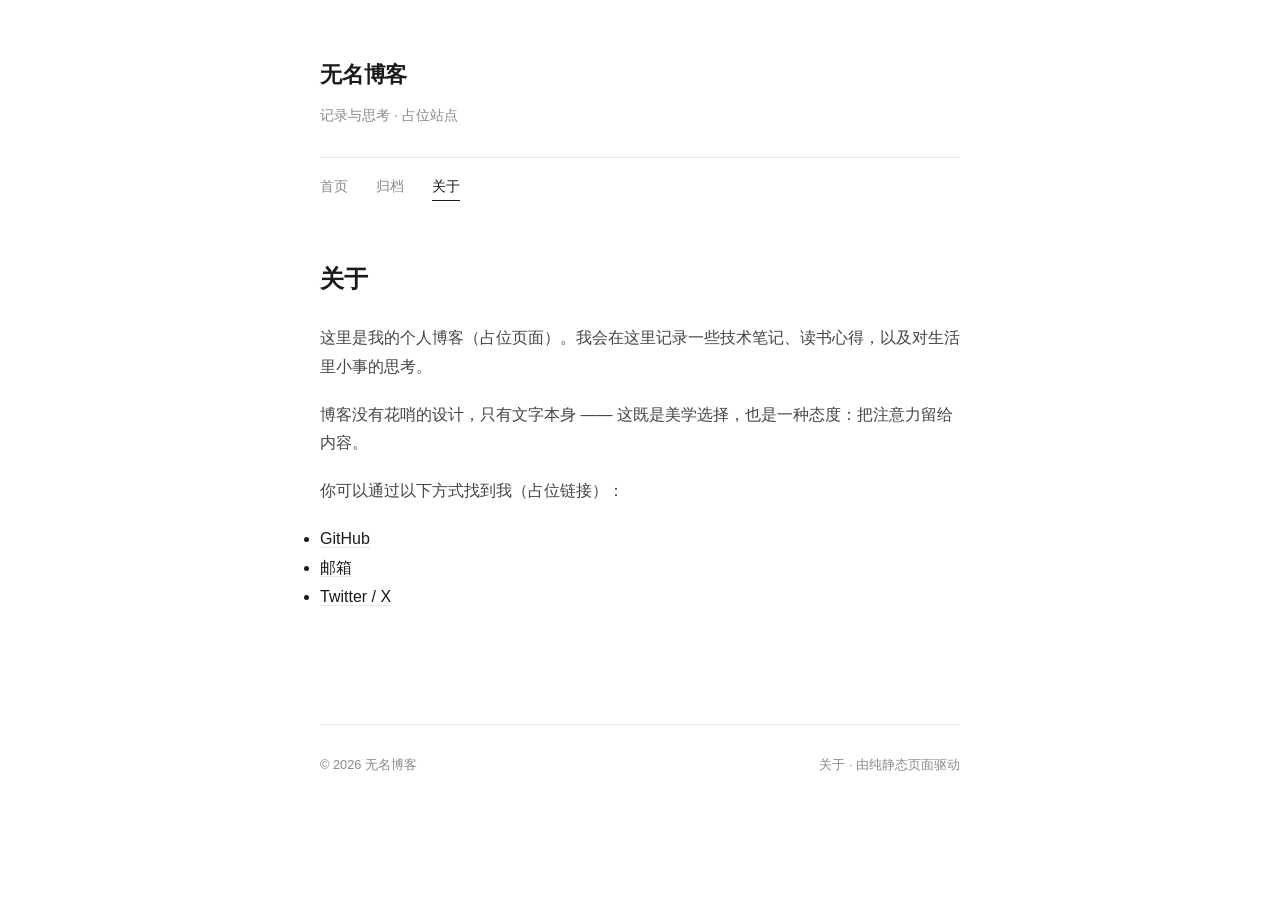
==== about.html @ f1d106b2 "初始提交：极简个人博客（占位内容） 静态 HTML/CSS 站点，首页为纵向时间线卡片流。" ====
<!DOCTYPE html>
<html lang="zh-CN">
<head>
  <meta charset="UTF-8">
  <meta name="viewport" content="width=device-width, initial-scale=1.0">
  <title>关于 · 无名博客</title>
  <link rel="stylesheet" href="css/style.css">
</head>
<body>
  <div class="wrap">
    <header class="site">
      <div class="site-title"><a href="index.html">无名博客</a></div>
      <div class="site-desc">记录与思考 · 占位站点</div>
      <nav class="site">
        <a href="index.html">首页</a>
        <a href="archive.html">归档</a>
        <a href="about.html" class="active">关于</a>
      </nav>
    </header>

    <main class="page">
      <h1>关于</h1>
      <p>这里是我的个人博客（占位页面）。我会在这里记录一些技术笔记、读书心得，以及对生活里小事的思考。</p>
      <p>博客没有花哨的设计，只有文字本身 —— 这既是美学选择，也是一种态度：把注意力留给内容。</p>
      <p>你可以通过以下方式找到我（占位链接）：</p>
      <ul>
        <li><a href="#">GitHub</a></li>
        <li><a href="#">邮箱</a></li>
        <li><a href="#">Twitter / X</a></li>
      </ul>
    </main>

    <footer class="site">
      <span>© 2026 无名博客</span>
      <span><a href="about.html">关于</a> · 由纯静态页面驱动</span>
    </footer>
  </div>
</body>
</html>
---- css/style.css ----
/* ============================================
   极简个人博客 · Minimal Personal Blog
   白底黑字，系统字体，克制排版
   ============================================ */

:root {
  --bg: #ffffff;
  --fg: #1a1a1a;
  --muted: #8a8a8a;
  --line: #e8e8e8;
  --maxw: 680px;
  --gap: 2.5rem;
}

* {
  margin: 0;
  padding: 0;
  box-sizing: border-box;
}

html {
  -webkit-font-smoothing: antialiased;
  text-rendering: optimizeLegibility;
}

body {
  background: var(--bg);
  color: var(--fg);
  font-family: -apple-system, BlinkMacSystemFont, "Segoe UI", "PingFang SC",
    "Hiragino Sans GB", "Microsoft YaHei", sans-serif;
  font-size: 16px;
  line-height: 1.8;
}

a {
  color: inherit;
  text-decoration: none;
  border-bottom: 1px solid var(--line);
  transition: border-color 0.15s ease;
}

a:hover {
  border-color: var(--fg);
}

/* ---------- 布局 ---------- */

.wrap {
  max-width: var(--maxw);
  margin: 0 auto;
  padding: 0 1.25rem;
}

/* ---------- 头部 ---------- */

header.site {
  padding: 3.5rem 0 2.5rem;
}

.site-title {
  font-size: 1.35rem;
  font-weight: 600;
  letter-spacing: -0.01em;
}

.site-title a {
  border-bottom: none;
}

.site-desc {
  margin-top: 0.5rem;
  color: var(--muted);
  font-size: 0.9rem;
}

nav.site {
  margin-top: 1.75rem;
  padding-top: 1rem;
  border-top: 1px solid var(--line);
  display: flex;
  gap: 1.75rem;
}

nav.site a {
  font-size: 0.9rem;
  color: var(--muted);
  border-bottom: none;
}

nav.site a:hover {
  color: var(--fg);
}

nav.site a.active {
  color: var(--fg);
  border-bottom: 1px solid var(--fg);
}

/* ---------- 首页时间线 ---------- */

.timeline {
  position: relative;
  padding: 0.5rem 0 1rem;
}

/* 纵向时间轴线 */
.timeline::before {
  content: "";
  position: absolute;
  top: 6px;
  bottom: 6px;
  left: 7px;
  width: 1px;
  background: var(--line);
}

.tl-item {
  position: relative;
  padding: 0 0 2.75rem 2.5rem;
}

.tl-item:last-child {
  padding-bottom: 0.5rem;
}

.tl-dot {
  position: absolute;
  left: 0;
  top: 12px;
  width: 15px;
  height: 15px;
  border-radius: 50%;
  border: 2px solid var(--fg);
  background: var(--bg);
}

.tl-date {
  display: block;
  font-size: 0.78rem;
  color: var(--muted);
  margin-bottom: 0.7rem;
  font-variant-numeric: tabular-nums;
}

.tl-card {
  display: block;
  border: 1px solid var(--line);
  transition: border-color 0.15s ease;
}

.tl-card:hover {
  border-color: var(--fg);
}

.tl-cover {
  display: block;
  width: 100%;
  aspect-ratio: 16 / 9;
  object-fit: cover;
  background: #f4f4f4;
}

.tl-info {
  padding: 1rem 1.25rem 1.3rem;
}

.tl-title {
  font-size: 1.15rem;
  font-weight: 600;
  line-height: 1.5;
}

.tl-excerpt {
  margin-top: 0.4rem;
  font-size: 0.9rem;
  color: #666;
  display: -webkit-box;
  -webkit-line-clamp: 2;
  -webkit-box-orient: vertical;
  overflow: hidden;
}

.tl-cat {
  display: inline-block;
  margin-top: 0.8rem;
  font-size: 0.75rem;
  color: var(--muted);
  border: 1px solid var(--line);
  padding: 0.05rem 0.5rem;
}

/* ---------- 文章详情 ---------- */

article.post {
  padding: 1rem 0 4rem;
}

.post-head .post-date {
  font-size: 0.85rem;
  color: var(--muted);
  font-variant-numeric: tabular-nums;
}

.post-head h1 {
  margin-top: 0.6rem;
  font-size: 1.7rem;
  font-weight: 600;
  line-height: 1.4;
  letter-spacing: -0.015em;
}

.post-head .post-tags {
  margin-top: 0.9rem;
  display: flex;
  gap: 0.5rem;
  flex-wrap: wrap;
}

.post-head .post-tags span {
  font-size: 0.75rem;
  color: var(--muted);
  border: 1px solid var(--line);
  padding: 0.1rem 0.6rem;
}

.post-body {
  margin-top: 2.5rem;
}

.post-body h2 {
  font-size: 1.25rem;
  font-weight: 600;
  margin: 2.2rem 0 0.8rem;
}

.post-body h3 {
  font-size: 1.05rem;
  font-weight: 600;
  margin: 1.8rem 0 0.6rem;
}

.post-body p {
  margin-bottom: 1.2rem;
}

.post-body ul,
.post-body ol {
  margin: 0 0 1.2rem 1.4rem;
}

.post-body li {
  margin-bottom: 0.35rem;
}

.post-body blockquote {
  margin: 1.5rem 0;
  padding-left: 1.1rem;
  border-left: 2px solid var(--fg);
  color: var(--muted);
}

.post-body code {
  font-family: "SF Mono", Menlo, Consolas, monospace;
  font-size: 0.85em;
  background: #f6f6f6;
  padding: 0.15em 0.4em;
}

.post-body pre {
  margin: 1.5rem 0;
  padding: 1.1rem 1.25rem;
  background: #fafafa;
  border: 1px solid var(--line);
  overflow-x: auto;
}

.post-body pre code {
  background: none;
  padding: 0;
  font-size: 0.82rem;
}

.post-nav {
  display: flex;
  justify-content: space-between;
  gap: 1rem;
  margin-top: 2.5rem;
  padding-top: 1.5rem;
  border-top: 1px solid var(--line);
  font-size: 0.9rem;
}

.post-nav span.muted {
  color: var(--muted);
}

/* ---------- 关于页 ---------- */

.page {
  padding: 1rem 0 4rem;
}

.page h1 {
  font-size: 1.5rem;
  font-weight: 600;
  margin-bottom: 1.5rem;
}

.page p {
  margin-bottom: 1.2rem;
  color: #444;
}

/* ---------- 归档页 ---------- */

.archive-year {
  margin: 1.6rem 0 0.8rem;
  font-size: 0.9rem;
  font-weight: 600;
  color: var(--muted);
  text-transform: uppercase;
  letter-spacing: 0.06em;
}

.archive-list {
  list-style: none;
}

.archive-list li {
  display: flex;
  justify-content: space-between;
  align-items: baseline;
  gap: 1rem;
  padding: 0.6rem 0;
  border-bottom: 1px solid var(--line);
  font-size: 0.95rem;
}

.archive-list li a {
  border-bottom: none;
}

.archive-list li a:hover {
  color: var(--muted);
}

.archive-list time {
  color: var(--muted);
  font-size: 0.8rem;
  white-space: nowrap;
  font-variant-numeric: tabular-nums;
}

/* ---------- 页脚 ---------- */

footer.site {
  margin-top: 3rem;
  padding: 1.75rem 0 3rem;
  border-top: 1px solid var(--line);
  font-size: 0.8rem;
  color: var(--muted);
  display: flex;
  justify-content: space-between;
  flex-wrap: wrap;
  gap: 0.5rem;
}

footer.site a {
  border-bottom: none;
}

/* ---------- 响应式 ---------- */

@media (max-width: 480px) {
  header.site {
    padding-top: 2.25rem;
  }
  .post-head h1 {
    font-size: 1.45rem;
  }
  .tl-item {
    padding-left: 1.75rem;
  }
  .archive-list li {
    flex-direction: column;
    gap: 0.15rem;
  }
}
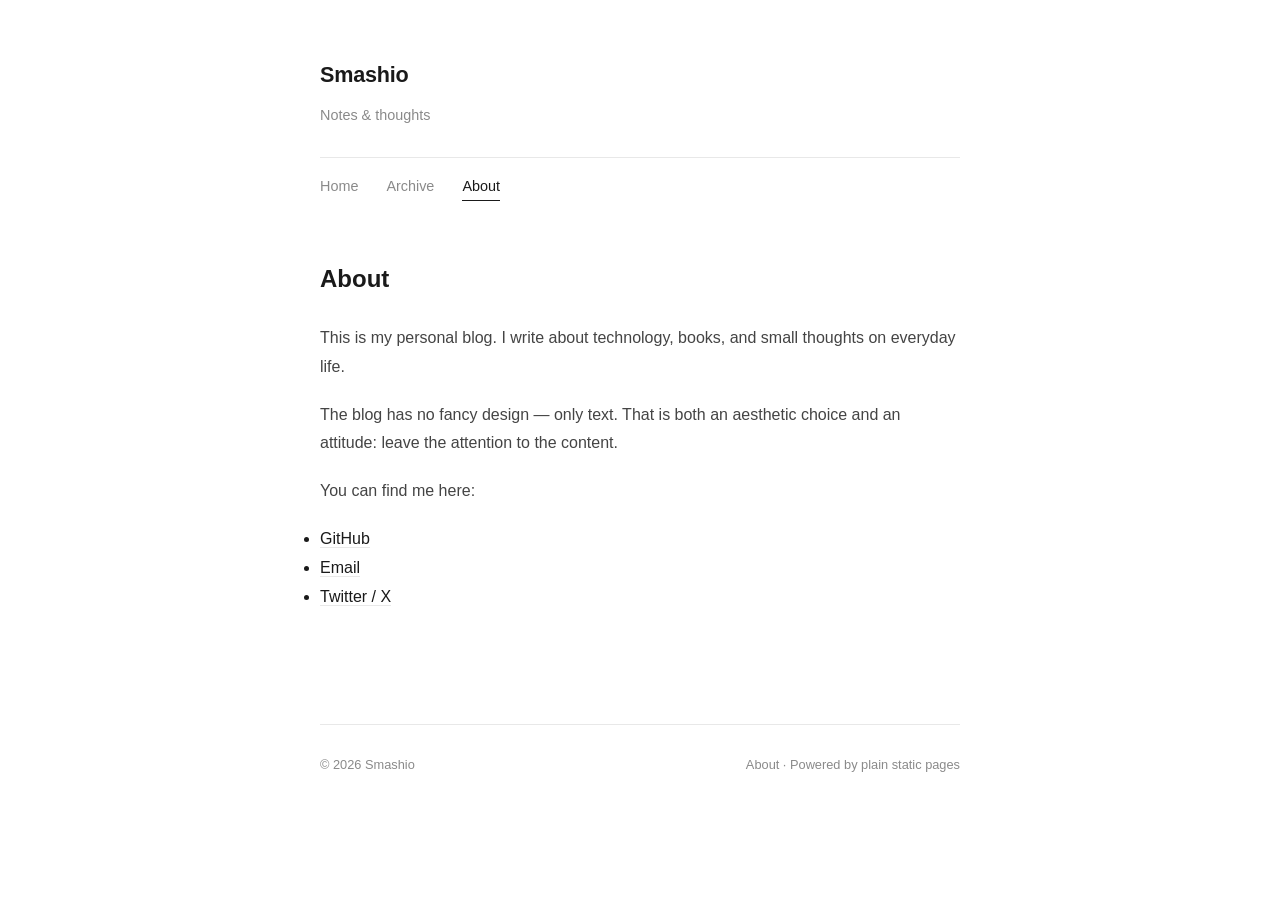
==== commit e6c38ac0: "Switch site language to English (primary)" ====
--- a/about.html
+++ b/about.html
@@ -1,38 +1,38 @@
 <!DOCTYPE html>
-<html lang="zh-CN">
+<html lang="en">
 <head>
   <meta charset="UTF-8">
   <meta name="viewport" content="width=device-width, initial-scale=1.0">
-  <title>关于 · 无名博客</title>
+  <title>About · Smashio</title>
   <link rel="stylesheet" href="css/style.css">
 </head>
 <body>
   <div class="wrap">
     <header class="site">
-      <div class="site-title"><a href="index.html">无名博客</a></div>
-      <div class="site-desc">记录与思考 · 占位站点</div>
+      <div class="site-title"><a href="index.html">Smashio</a></div>
+      <div class="site-desc">Notes &amp; thoughts</div>
       <nav class="site">
-        <a href="index.html">首页</a>
-        <a href="archive.html">归档</a>
-        <a href="about.html" class="active">关于</a>
+        <a href="index.html">Home</a>
+        <a href="archive.html">Archive</a>
+        <a href="about.html" class="active">About</a>
       </nav>
     </header>
 
     <main class="page">
-      <h1>关于</h1>
-      <p>这里是我的个人博客（占位页面）。我会在这里记录一些技术笔记、读书心得，以及对生活里小事的思考。</p>
-      <p>博客没有花哨的设计，只有文字本身 —— 这既是美学选择，也是一种态度：把注意力留给内容。</p>
-      <p>你可以通过以下方式找到我（占位链接）：</p>
+      <h1>About</h1>
+      <p>This is my personal blog. I write about technology, books, and small thoughts on everyday life.</p>
+      <p>The blog has no fancy design — only text. That is both an aesthetic choice and an attitude: leave the attention to the content.</p>
+      <p>You can find me here:</p>
       <ul>
         <li><a href="#">GitHub</a></li>
-        <li><a href="#">邮箱</a></li>
+        <li><a href="#">Email</a></li>
         <li><a href="#">Twitter / X</a></li>
       </ul>
     </main>
 
     <footer class="site">
-      <span>© 2026 无名博客</span>
-      <span><a href="about.html">关于</a> · 由纯静态页面驱动</span>
+      <span>© 2026 Smashio</span>
+      <span><a href="about.html">About</a> · Powered by plain static pages</span>
     </footer>
   </div>
 </body>
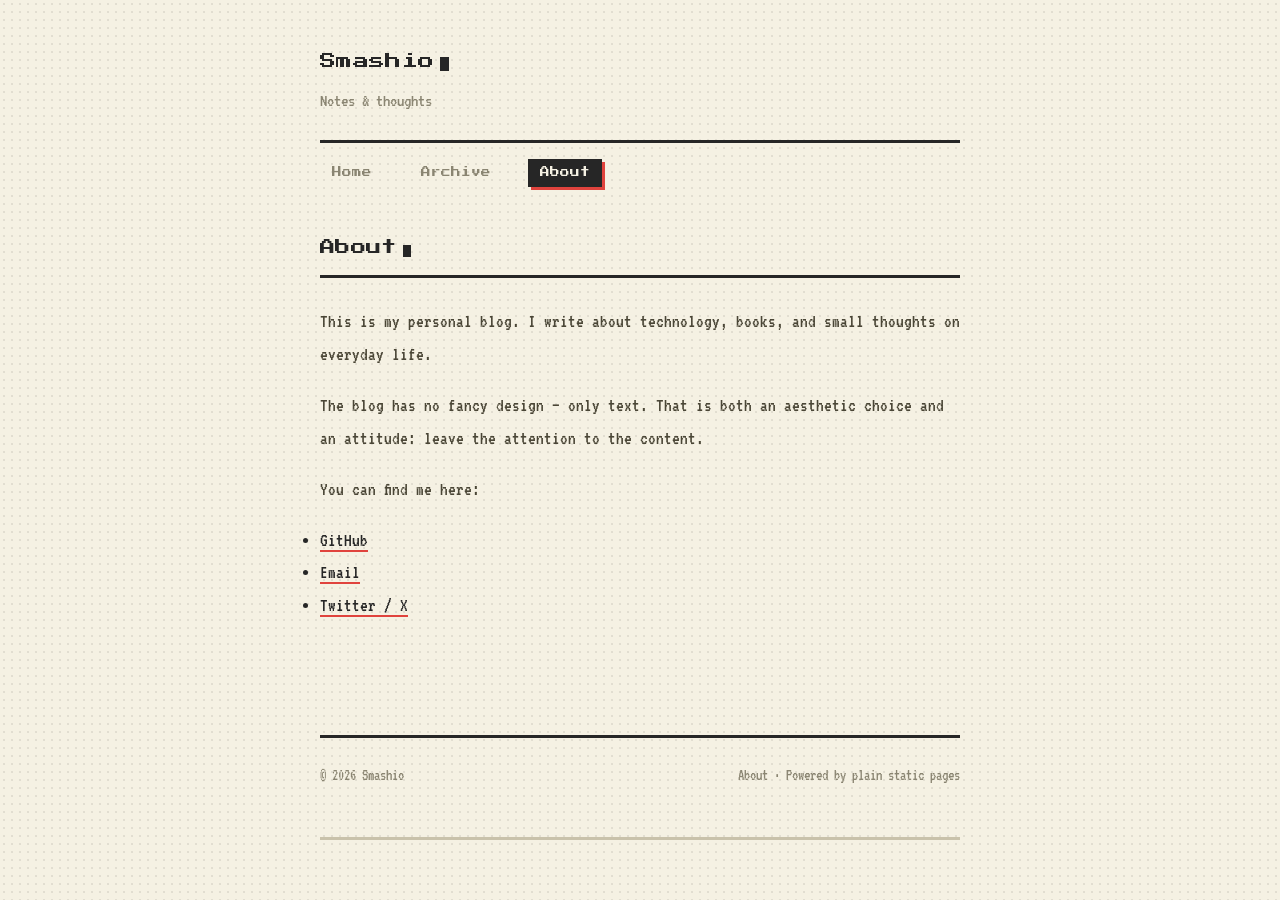
==== commit c99d4b5b: "全站像素风改版，新增 Day One with Claude Code 文章 - 重写 css/style.css：VT323 + Press Start 2P 像素字体、硬阴影边框、去圆角、点阵纹理" ====
--- a/about.html
+++ b/about.html
@@ -5,6 +5,9 @@
   <meta name="viewport" content="width=device-width, initial-scale=1.0">
   <title>About · Smashio</title>
   <link rel="stylesheet" href="css/style.css">
+  <link rel="preconnect" href="https://fonts.googleapis.com">
+  <link rel="preconnect" href="https://fonts.gstatic.com" crossorigin>
+  <link href="https://fonts.googleapis.com/css2?family=Press+Start+2P&family=VT323&display=swap" rel="stylesheet">
 </head>
 <body>
   <div class="wrap">
--- a/css/style.css
+++ b/css/style.css
@@ -1,46 +1,70 @@
 /* ============================================
-   极简个人博客 · Minimal Personal Blog
-   白底黑字，系统字体，克制排版
+   像素风博客 · Pixel Blog
+   奶油底 + 墨黑 + 复古红
+   VT323(正文) / Press Start 2P(界面元素)
    ============================================ */
 
 :root {
-  --bg: #ffffff;
-  --fg: #1a1a1a;
-  --muted: #8a8a8a;
-  --line: #e8e8e8;
+  --bg: #f5f1e3;
+  --panel: #fcf9ee;
+  --fg: #262626;
+  --muted: #8a8572;
+  --line: #c9c2ab;
+  --accent: #e0433d;
+  --shadow: rgba(38, 38, 38, 0.9);
   --maxw: 680px;
-  --gap: 2.5rem;
+  --font-ui: "Press Start 2P", "Courier New", monospace;
+  --font-body: "VT323", "SF Mono", Menlo, Consolas, monospace;
 }
 
 * {
   margin: 0;
   padding: 0;
   box-sizing: border-box;
+  border-radius: 0; /* 像素风：全部直角 */
 }
 
 html {
   -webkit-font-smoothing: antialiased;
-  text-rendering: optimizeLegibility;
+}
+
+h1, h2, h3, h4, h5, h6 {
+  font-weight: 400; /* 像素字体无粗体，避免浏览器合成模糊 */
 }
 
 body {
-  background: var(--bg);
+  background-color: var(--bg);
+  /* 微弱的像素点阵纹理 */
+  background-image: radial-gradient(rgba(58, 58, 48, 0.1) 1px, transparent 1px);
+  background-size: 8px 8px;
   color: var(--fg);
-  font-family: -apple-system, BlinkMacSystemFont, "Segoe UI", "PingFang SC",
-    "Hiragino Sans GB", "Microsoft YaHei", sans-serif;
-  font-size: 16px;
-  line-height: 1.8;
+  font-family: var(--font-body);
+  font-size: 1.2rem;
+  line-height: 1.7;
+}
+
+::selection {
+  background: var(--accent);
+  color: #fff;
 }
 
 a {
   color: inherit;
   text-decoration: none;
-  border-bottom: 1px solid var(--line);
-  transition: border-color 0.15s ease;
+  border-bottom: 2px solid var(--accent);
 }
 
 a:hover {
   border-color: var(--fg);
+}
+
+a:focus-visible {
+  outline: 3px solid var(--accent);
+  outline-offset: 2px;
+}
+
+@keyframes blink {
+  50% { opacity: 0; }
 }
 
 /* ---------- 布局 ---------- */
@@ -54,46 +78,66 @@
 /* ---------- 头部 ---------- */
 
 header.site {
-  padding: 3.5rem 0 2.5rem;
+  padding: 3rem 0 2rem;
 }
 
 .site-title {
-  font-size: 1.35rem;
-  font-weight: 600;
-  letter-spacing: -0.01em;
+  font-family: var(--font-ui);
+  font-size: 1rem;
+  letter-spacing: 0.02em;
 }
 
 .site-title a {
   border-bottom: none;
 }
 
+/* 标题后闪烁的光标块 */
+.site-title a::after {
+  content: "";
+  display: inline-block;
+  width: 0.55em;
+  height: 0.9em;
+  margin-left: 0.35em;
+  background: var(--fg);
+  vertical-align: -2px;
+  animation: blink 1.1s steps(1) infinite;
+}
+
 .site-desc {
-  margin-top: 0.5rem;
-  color: var(--muted);
-  font-size: 0.9rem;
+  margin-top: 0.6rem;
+  color: var(--muted);
+  font-size: 1.15rem;
 }
 
 nav.site {
-  margin-top: 1.75rem;
+  margin-top: 1.5rem;
   padding-top: 1rem;
-  border-top: 1px solid var(--line);
+  border-top: 3px solid var(--fg);
   display: flex;
-  gap: 1.75rem;
+  gap: 1.5rem;
+  flex-wrap: wrap;
 }
 
 nav.site a {
-  font-size: 0.9rem;
+  font-family: var(--font-ui);
+  font-size: 0.6rem;
   color: var(--muted);
   border-bottom: none;
+  padding: 0.45rem 0.65rem;
+  border: 2px solid transparent;
+  line-height: 1;
 }
 
 nav.site a:hover {
-  color: var(--fg);
-}
-
+  color: var(--accent);
+}
+
+/* 当前页：反白像素块 */
 nav.site a.active {
-  color: var(--fg);
-  border-bottom: 1px solid var(--fg);
+  color: var(--bg);
+  background: var(--fg);
+  border-color: var(--fg);
+  box-shadow: 3px 3px 0 var(--accent);
 }
 
 /* ---------- 首页时间线 ---------- */
@@ -103,20 +147,23 @@
   padding: 0.5rem 0 1rem;
 }
 
-/* 纵向时间轴线 */
+/* 纵向虚线时间轴 */
 .timeline::before {
   content: "";
   position: absolute;
-  top: 6px;
-  bottom: 6px;
-  left: 7px;
-  width: 1px;
-  background: var(--line);
+  top: 8px;
+  bottom: 8px;
+  left: 9px;
+  width: 3px;
+  background-image: repeating-linear-gradient(
+    var(--fg) 0 5px,
+    transparent 5px 10px
+  );
 }
 
 .tl-item {
   position: relative;
-  padding: 0 0 2.75rem 2.5rem;
+  padding: 0 0 3rem 2.75rem;
 }
 
 .tl-item:last-child {
@@ -126,30 +173,34 @@
 .tl-dot {
   position: absolute;
   left: 0;
-  top: 12px;
-  width: 15px;
-  height: 15px;
-  border-radius: 50%;
-  border: 2px solid var(--fg);
-  background: var(--bg);
+  top: 14px;
+  width: 21px;
+  height: 21px;
+  background: var(--accent);
+  border: 3px solid var(--fg);
+  box-shadow: 2px 2px 0 var(--shadow);
 }
 
 .tl-date {
   display: block;
-  font-size: 0.78rem;
-  color: var(--muted);
-  margin-bottom: 0.7rem;
-  font-variant-numeric: tabular-nums;
+  font-family: var(--font-ui);
+  font-size: 0.55rem;
+  color: var(--muted);
+  margin-bottom: 0.8rem;
+  letter-spacing: 0.03em;
 }
 
 .tl-card {
   display: block;
-  border: 1px solid var(--line);
-  transition: border-color 0.15s ease;
+  border: 3px solid var(--fg);
+  background: var(--panel);
+  box-shadow: 6px 6px 0 var(--shadow);
+  transition: transform 0.12s ease, box-shadow 0.12s ease;
 }
 
 .tl-card:hover {
-  border-color: var(--fg);
+  transform: translate(-3px, -3px);
+  box-shadow: 9px 9px 0 var(--shadow);
 }
 
 .tl-cover {
@@ -157,23 +208,25 @@
   width: 100%;
   aspect-ratio: 16 / 9;
   object-fit: cover;
-  background: #f4f4f4;
+  border-bottom: 3px solid var(--fg);
+  background: #e6e1cd;
+  image-rendering: pixelated;
 }
 
 .tl-info {
-  padding: 1rem 1.25rem 1.3rem;
+  padding: 1.1rem 1.35rem 1.4rem;
 }
 
 .tl-title {
-  font-size: 1.15rem;
-  font-weight: 600;
-  line-height: 1.5;
+  font-size: 1.45rem;
+  font-weight: 400;
+  line-height: 1.3;
 }
 
 .tl-excerpt {
-  margin-top: 0.4rem;
-  font-size: 0.9rem;
-  color: #666;
+  margin-top: 0.45rem;
+  font-size: 1.05rem;
+  color: var(--muted);
   display: -webkit-box;
   -webkit-line-clamp: 2;
   -webkit-box-orient: vertical;
@@ -182,11 +235,15 @@
 
 .tl-cat {
   display: inline-block;
-  margin-top: 0.8rem;
-  font-size: 0.75rem;
-  color: var(--muted);
-  border: 1px solid var(--line);
-  padding: 0.05rem 0.5rem;
+  margin-top: 0.95rem;
+  font-family: var(--font-ui);
+  font-size: 0.5rem;
+  letter-spacing: 0.05em;
+  color: #fff;
+  background: var(--accent);
+  border: 2px solid var(--fg);
+  padding: 0.4rem 0.6rem;
+  box-shadow: 2px 2px 0 var(--shadow);
 }
 
 /* ---------- 文章详情 ---------- */
@@ -196,88 +253,122 @@
 }
 
 .post-head .post-date {
-  font-size: 0.85rem;
-  color: var(--muted);
-  font-variant-numeric: tabular-nums;
+  font-family: var(--font-ui);
+  font-size: 0.55rem;
+  color: var(--muted);
 }
 
 .post-head h1 {
-  margin-top: 0.6rem;
-  font-size: 1.7rem;
-  font-weight: 600;
-  line-height: 1.4;
-  letter-spacing: -0.015em;
+  margin-top: 0.9rem;
+  font-size: 1.9rem;
+  line-height: 1.25;
+  letter-spacing: 0.01em;
 }
 
 .post-head .post-tags {
-  margin-top: 0.9rem;
+  margin-top: 1rem;
   display: flex;
   gap: 0.5rem;
   flex-wrap: wrap;
 }
 
 .post-head .post-tags span {
-  font-size: 0.75rem;
-  color: var(--muted);
-  border: 1px solid var(--line);
-  padding: 0.1rem 0.6rem;
+  font-family: var(--font-ui);
+  font-size: 0.5rem;
+  letter-spacing: 0.05em;
+  color: #fff;
+  background: var(--accent);
+  border: 2px solid var(--fg);
+  padding: 0.4rem 0.6rem;
+  box-shadow: 2px 2px 0 var(--shadow);
 }
 
 .post-body {
-  margin-top: 2.5rem;
+  margin-top: 2.25rem;
 }
 
 .post-body h2 {
-  font-size: 1.25rem;
-  font-weight: 600;
-  margin: 2.2rem 0 0.8rem;
+  display: inline-block;
+  font-size: 1.6rem;
+  font-weight: 400;
+  margin: 2.4rem 0 0.9rem;
+  padding-bottom: 0.2rem;
+  border-bottom: 3px solid var(--fg);
 }
 
 .post-body h3 {
-  font-size: 1.05rem;
-  font-weight: 600;
+  font-size: 1.35rem;
+  font-weight: 400;
   margin: 1.8rem 0 0.6rem;
 }
 
 .post-body p {
-  margin-bottom: 1.2rem;
+  margin-bottom: 1.15rem;
 }
 
 .post-body ul,
 .post-body ol {
-  margin: 0 0 1.2rem 1.4rem;
+  margin: 0 0 1.15rem 1.6rem;
 }
 
 .post-body li {
-  margin-bottom: 0.35rem;
-}
-
+  margin-bottom: 0.3rem;
+}
+
+.post-body li::marker {
+  color: var(--accent);
+}
+
+/* 引用：像素对话框 */
 .post-body blockquote {
-  margin: 1.5rem 0;
-  padding-left: 1.1rem;
-  border-left: 2px solid var(--fg);
+  margin: 1.6rem 0;
+  padding: 1.05rem 1.25rem;
+  border: 3px solid var(--fg);
+  border-left: 8px solid var(--accent);
+  background: var(--panel);
+  box-shadow: 4px 4px 0 var(--shadow);
   color: var(--muted);
 }
 
 .post-body code {
   font-family: "SF Mono", Menlo, Consolas, monospace;
   font-size: 0.85em;
-  background: #f6f6f6;
-  padding: 0.15em 0.4em;
-}
-
+  background: #eae5d2;
+  border: 1px solid var(--line);
+  padding: 0.1em 0.35em;
+}
+
+/* 代码块：复古终端窗 */
 .post-body pre {
-  margin: 1.5rem 0;
-  padding: 1.1rem 1.25rem;
-  background: #fafafa;
-  border: 1px solid var(--line);
+  margin: 1.6rem 0;
+  padding: 1.2rem 1.3rem;
+  background: #222;
+  border: 3px solid var(--fg);
+  box-shadow: 5px 5px 0 var(--shadow);
   overflow-x: auto;
+  color: #d8d8d8;
+}
+
+.post-body pre::before {
+  content: "code";
+  display: block;
+  margin: -1.2rem -1.3rem 1.2rem;
+  padding: 0.45rem 1.3rem;
+  background: #333;
+  color: #9a9a9a;
+  font-family: var(--font-ui);
+  font-size: 0.5rem;
+  letter-spacing: 0.08em;
+  text-transform: uppercase;
+  border-bottom: 2px solid var(--fg);
 }
 
 .post-body pre code {
+  font-family: var(--font-body);
+  font-size: 1.05rem;
   background: none;
+  border: none;
   padding: 0;
-  font-size: 0.82rem;
 }
 
 .post-nav {
@@ -285,41 +376,78 @@
   justify-content: space-between;
   gap: 1rem;
   margin-top: 2.5rem;
-  padding-top: 1.5rem;
-  border-top: 1px solid var(--line);
-  font-size: 0.9rem;
+  padding-top: 1.75rem;
+  border-top: 3px solid var(--fg);
+  font-size: 1.05rem;
+  flex-wrap: wrap;
+}
+
+.post-nav a {
+  display: inline-block;
+  border: 2px solid var(--fg);
+  background: var(--panel);
+  box-shadow: 3px 3px 0 var(--shadow);
+  padding: 0.55rem 0.85rem;
+}
+
+.post-nav a:hover {
+  transform: translate(-1px, -1px);
+  box-shadow: 4px 4px 0 var(--shadow);
+  color: var(--accent);
+  border-color: var(--fg);
 }
 
 .post-nav span.muted {
-  color: var(--muted);
-}
-
-/* ---------- 关于页 ---------- */
+  display: inline-block;
+  color: var(--muted);
+  border: 2px dashed var(--line);
+  padding: 0.55rem 0.85rem;
+}
+
+/* ---------- 关于页 / 归档页 ---------- */
 
 .page {
   padding: 1rem 0 4rem;
 }
 
 .page h1 {
-  font-size: 1.5rem;
-  font-weight: 600;
-  margin-bottom: 1.5rem;
+  font-family: var(--font-ui);
+  font-size: 0.95rem;
+  letter-spacing: 0.02em;
+  margin-bottom: 1.75rem;
+  padding-bottom: 0.9rem;
+  border-bottom: 3px solid var(--fg);
+}
+
+/* 标题后闪烁的光标块 */
+.page h1::after {
+  content: "";
+  display: inline-block;
+  width: 0.5em;
+  height: 0.8em;
+  background: var(--fg);
+  margin-left: 0.45em;
+  vertical-align: -2px;
+  animation: blink 1.1s steps(1) infinite;
 }
 
 .page p {
-  margin-bottom: 1.2rem;
-  color: #444;
-}
-
-/* ---------- 归档页 ---------- */
+  margin-bottom: 1.15rem;
+  color: #4a4636;
+}
+
+/* ---------- 归档 ---------- */
 
 .archive-year {
   margin: 1.6rem 0 0.8rem;
-  font-size: 0.9rem;
-  font-weight: 600;
-  color: var(--muted);
-  text-transform: uppercase;
-  letter-spacing: 0.06em;
+  font-family: var(--font-ui);
+  font-size: 0.65rem;
+  color: var(--accent);
+  letter-spacing: 0.04em;
+}
+
+.archive-year::before {
+  content: "▸ ";
 }
 
 .archive-list {
@@ -331,9 +459,9 @@
   justify-content: space-between;
   align-items: baseline;
   gap: 1rem;
-  padding: 0.6rem 0;
-  border-bottom: 1px solid var(--line);
-  font-size: 0.95rem;
+  padding: 0.7rem 0;
+  border-bottom: 2px dashed var(--line);
+  font-size: 1.15rem;
 }
 
 .archive-list li a {
@@ -341,23 +469,25 @@
 }
 
 .archive-list li a:hover {
-  color: var(--muted);
+  color: var(--accent);
 }
 
 .archive-list time {
-  color: var(--muted);
-  font-size: 0.8rem;
+  font-family: var(--font-ui);
+  font-size: 0.55rem;
+  color: var(--muted);
   white-space: nowrap;
-  font-variant-numeric: tabular-nums;
+  letter-spacing: 0.03em;
 }
 
 /* ---------- 页脚 ---------- */
 
 footer.site {
   margin-top: 3rem;
-  padding: 1.75rem 0 3rem;
-  border-top: 1px solid var(--line);
-  font-size: 0.8rem;
+  padding: 1.5rem 0 3rem;
+  border-top: 3px solid var(--fg);
+  box-shadow: 0 3px 0 0 var(--line);
+  font-size: 1rem;
   color: var(--muted);
   display: flex;
   justify-content: space-between;
@@ -369,17 +499,32 @@
   border-bottom: none;
 }
 
+footer.site a:hover {
+  color: var(--accent);
+}
+
 /* ---------- 响应式 ---------- */
 
 @media (max-width: 480px) {
+  body {
+    font-size: 1.1rem;
+  }
   header.site {
     padding-top: 2.25rem;
   }
+  .site-title {
+    font-size: 0.8rem;
+  }
   .post-head h1 {
-    font-size: 1.45rem;
+    font-size: 1.5rem;
   }
   .tl-item {
-    padding-left: 1.75rem;
+    padding-left: 2.25rem;
+  }
+  .tl-dot {
+    left: 2px;
+    width: 17px;
+    height: 17px;
   }
   .archive-list li {
     flex-direction: column;
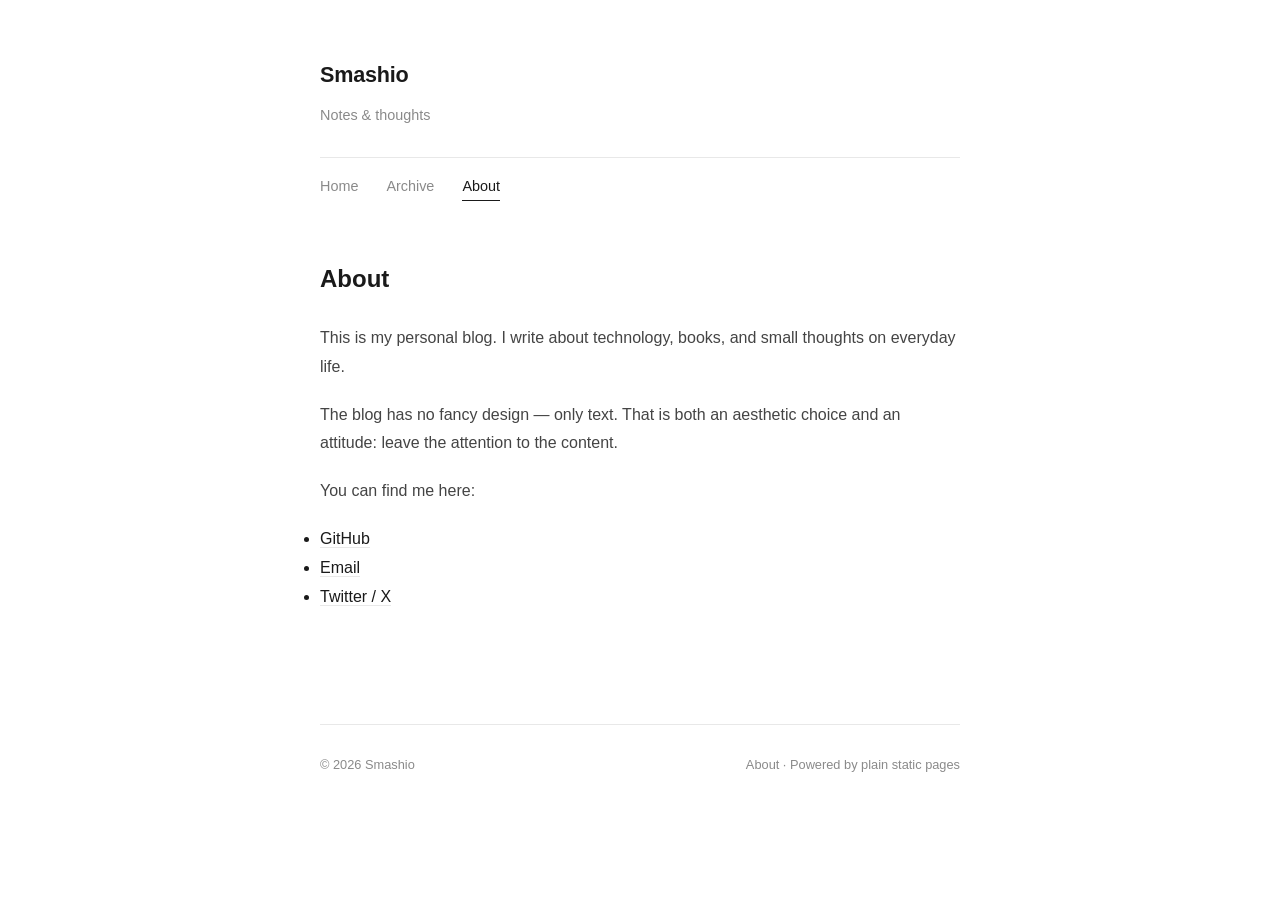
==== commit 574e41d1: "取消像素风，恢复极简白底样式 - 还原 css/style.css 为极简版：白底黑字、系统字体、细线排版 - 移除 5 个页面的 Google 像素字体加载（Press Start 2P / Spa" ====
--- a/about.html
+++ b/about.html
@@ -5,9 +5,6 @@
   <meta name="viewport" content="width=device-width, initial-scale=1.0">
   <title>About · Smashio</title>
   <link rel="stylesheet" href="css/style.css">
-  <link rel="preconnect" href="https://fonts.googleapis.com">
-  <link rel="preconnect" href="https://fonts.gstatic.com" crossorigin>
-  <link href="https://fonts.googleapis.com/css2?family=Press+Start+2P&family=VT323&display=swap" rel="stylesheet">
 </head>
 <body>
   <div class="wrap">
--- a/css/style.css
+++ b/css/style.css
@@ -1,70 +1,46 @@
 /* ============================================
-   像素风博客 · Pixel Blog
-   奶油底 + 墨黑 + 复古红
-   VT323(正文) / Press Start 2P(界面元素)
+   极简个人博客 · Minimal Personal Blog
+   白底黑字，系统字体，克制排版
    ============================================ */
 
 :root {
-  --bg: #f5f1e3;
-  --panel: #fcf9ee;
-  --fg: #262626;
-  --muted: #8a8572;
-  --line: #c9c2ab;
-  --accent: #e0433d;
-  --shadow: rgba(38, 38, 38, 0.9);
+  --bg: #ffffff;
+  --fg: #1a1a1a;
+  --muted: #8a8a8a;
+  --line: #e8e8e8;
   --maxw: 680px;
-  --font-ui: "Press Start 2P", "Courier New", monospace;
-  --font-body: "VT323", "SF Mono", Menlo, Consolas, monospace;
+  --gap: 2.5rem;
 }
 
 * {
   margin: 0;
   padding: 0;
   box-sizing: border-box;
-  border-radius: 0; /* 像素风：全部直角 */
 }
 
 html {
   -webkit-font-smoothing: antialiased;
-}
-
-h1, h2, h3, h4, h5, h6 {
-  font-weight: 400; /* 像素字体无粗体，避免浏览器合成模糊 */
+  text-rendering: optimizeLegibility;
 }
 
 body {
-  background-color: var(--bg);
-  /* 微弱的像素点阵纹理 */
-  background-image: radial-gradient(rgba(58, 58, 48, 0.1) 1px, transparent 1px);
-  background-size: 8px 8px;
+  background: var(--bg);
   color: var(--fg);
-  font-family: var(--font-body);
-  font-size: 1.2rem;
-  line-height: 1.7;
-}
-
-::selection {
-  background: var(--accent);
-  color: #fff;
+  font-family: -apple-system, BlinkMacSystemFont, "Segoe UI", "PingFang SC",
+    "Hiragino Sans GB", "Microsoft YaHei", sans-serif;
+  font-size: 16px;
+  line-height: 1.8;
 }
 
 a {
   color: inherit;
   text-decoration: none;
-  border-bottom: 2px solid var(--accent);
+  border-bottom: 1px solid var(--line);
+  transition: border-color 0.15s ease;
 }
 
 a:hover {
   border-color: var(--fg);
-}
-
-a:focus-visible {
-  outline: 3px solid var(--accent);
-  outline-offset: 2px;
-}
-
-@keyframes blink {
-  50% { opacity: 0; }
 }
 
 /* ---------- 布局 ---------- */
@@ -78,66 +54,46 @@
 /* ---------- 头部 ---------- */
 
 header.site {
-  padding: 3rem 0 2rem;
+  padding: 3.5rem 0 2.5rem;
 }
 
 .site-title {
-  font-family: var(--font-ui);
-  font-size: 1rem;
-  letter-spacing: 0.02em;
+  font-size: 1.35rem;
+  font-weight: 600;
+  letter-spacing: -0.01em;
 }
 
 .site-title a {
   border-bottom: none;
 }
 
-/* 标题后闪烁的光标块 */
-.site-title a::after {
-  content: "";
-  display: inline-block;
-  width: 0.55em;
-  height: 0.9em;
-  margin-left: 0.35em;
-  background: var(--fg);
-  vertical-align: -2px;
-  animation: blink 1.1s steps(1) infinite;
-}
-
 .site-desc {
-  margin-top: 0.6rem;
-  color: var(--muted);
-  font-size: 1.15rem;
+  margin-top: 0.5rem;
+  color: var(--muted);
+  font-size: 0.9rem;
 }
 
 nav.site {
-  margin-top: 1.5rem;
+  margin-top: 1.75rem;
   padding-top: 1rem;
-  border-top: 3px solid var(--fg);
-  display: flex;
-  gap: 1.5rem;
-  flex-wrap: wrap;
+  border-top: 1px solid var(--line);
+  display: flex;
+  gap: 1.75rem;
 }
 
 nav.site a {
-  font-family: var(--font-ui);
-  font-size: 0.6rem;
+  font-size: 0.9rem;
   color: var(--muted);
   border-bottom: none;
-  padding: 0.45rem 0.65rem;
-  border: 2px solid transparent;
-  line-height: 1;
 }
 
 nav.site a:hover {
-  color: var(--accent);
-}
-
-/* 当前页：反白像素块 */
+  color: var(--fg);
+}
+
 nav.site a.active {
-  color: var(--bg);
-  background: var(--fg);
-  border-color: var(--fg);
-  box-shadow: 3px 3px 0 var(--accent);
+  color: var(--fg);
+  border-bottom: 1px solid var(--fg);
 }
 
 /* ---------- 首页时间线 ---------- */
@@ -147,23 +103,20 @@
   padding: 0.5rem 0 1rem;
 }
 
-/* 纵向虚线时间轴 */
+/* 纵向时间轴线 */
 .timeline::before {
   content: "";
   position: absolute;
-  top: 8px;
-  bottom: 8px;
-  left: 9px;
-  width: 3px;
-  background-image: repeating-linear-gradient(
-    var(--fg) 0 5px,
-    transparent 5px 10px
-  );
+  top: 6px;
+  bottom: 6px;
+  left: 7px;
+  width: 1px;
+  background: var(--line);
 }
 
 .tl-item {
   position: relative;
-  padding: 0 0 3rem 2.75rem;
+  padding: 0 0 2.75rem 2.5rem;
 }
 
 .tl-item:last-child {
@@ -173,34 +126,30 @@
 .tl-dot {
   position: absolute;
   left: 0;
-  top: 14px;
-  width: 21px;
-  height: 21px;
-  background: var(--accent);
-  border: 3px solid var(--fg);
-  box-shadow: 2px 2px 0 var(--shadow);
+  top: 12px;
+  width: 15px;
+  height: 15px;
+  border-radius: 50%;
+  border: 2px solid var(--fg);
+  background: var(--bg);
 }
 
 .tl-date {
   display: block;
-  font-family: var(--font-ui);
-  font-size: 0.55rem;
-  color: var(--muted);
-  margin-bottom: 0.8rem;
-  letter-spacing: 0.03em;
+  font-size: 0.78rem;
+  color: var(--muted);
+  margin-bottom: 0.7rem;
+  font-variant-numeric: tabular-nums;
 }
 
 .tl-card {
   display: block;
-  border: 3px solid var(--fg);
-  background: var(--panel);
-  box-shadow: 6px 6px 0 var(--shadow);
-  transition: transform 0.12s ease, box-shadow 0.12s ease;
+  border: 1px solid var(--line);
+  transition: border-color 0.15s ease;
 }
 
 .tl-card:hover {
-  transform: translate(-3px, -3px);
-  box-shadow: 9px 9px 0 var(--shadow);
+  border-color: var(--fg);
 }
 
 .tl-cover {
@@ -208,25 +157,23 @@
   width: 100%;
   aspect-ratio: 16 / 9;
   object-fit: cover;
-  border-bottom: 3px solid var(--fg);
-  background: #e6e1cd;
-  image-rendering: pixelated;
+  background: #f4f4f4;
 }
 
 .tl-info {
-  padding: 1.1rem 1.35rem 1.4rem;
+  padding: 1rem 1.25rem 1.3rem;
 }
 
 .tl-title {
-  font-size: 1.45rem;
-  font-weight: 400;
-  line-height: 1.3;
+  font-size: 1.15rem;
+  font-weight: 600;
+  line-height: 1.5;
 }
 
 .tl-excerpt {
-  margin-top: 0.45rem;
-  font-size: 1.05rem;
-  color: var(--muted);
+  margin-top: 0.4rem;
+  font-size: 0.9rem;
+  color: #666;
   display: -webkit-box;
   -webkit-line-clamp: 2;
   -webkit-box-orient: vertical;
@@ -235,15 +182,11 @@
 
 .tl-cat {
   display: inline-block;
-  margin-top: 0.95rem;
-  font-family: var(--font-ui);
-  font-size: 0.5rem;
-  letter-spacing: 0.05em;
-  color: #fff;
-  background: var(--accent);
-  border: 2px solid var(--fg);
-  padding: 0.4rem 0.6rem;
-  box-shadow: 2px 2px 0 var(--shadow);
+  margin-top: 0.8rem;
+  font-size: 0.75rem;
+  color: var(--muted);
+  border: 1px solid var(--line);
+  padding: 0.05rem 0.5rem;
 }
 
 /* ---------- 文章详情 ---------- */
@@ -253,122 +196,88 @@
 }
 
 .post-head .post-date {
-  font-family: var(--font-ui);
-  font-size: 0.55rem;
-  color: var(--muted);
+  font-size: 0.85rem;
+  color: var(--muted);
+  font-variant-numeric: tabular-nums;
 }
 
 .post-head h1 {
+  margin-top: 0.6rem;
+  font-size: 1.7rem;
+  font-weight: 600;
+  line-height: 1.4;
+  letter-spacing: -0.015em;
+}
+
+.post-head .post-tags {
   margin-top: 0.9rem;
-  font-size: 1.9rem;
-  line-height: 1.25;
-  letter-spacing: 0.01em;
-}
-
-.post-head .post-tags {
-  margin-top: 1rem;
   display: flex;
   gap: 0.5rem;
   flex-wrap: wrap;
 }
 
 .post-head .post-tags span {
-  font-family: var(--font-ui);
-  font-size: 0.5rem;
-  letter-spacing: 0.05em;
-  color: #fff;
-  background: var(--accent);
-  border: 2px solid var(--fg);
-  padding: 0.4rem 0.6rem;
-  box-shadow: 2px 2px 0 var(--shadow);
+  font-size: 0.75rem;
+  color: var(--muted);
+  border: 1px solid var(--line);
+  padding: 0.1rem 0.6rem;
 }
 
 .post-body {
-  margin-top: 2.25rem;
+  margin-top: 2.5rem;
 }
 
 .post-body h2 {
-  display: inline-block;
-  font-size: 1.6rem;
-  font-weight: 400;
-  margin: 2.4rem 0 0.9rem;
-  padding-bottom: 0.2rem;
-  border-bottom: 3px solid var(--fg);
+  font-size: 1.25rem;
+  font-weight: 600;
+  margin: 2.2rem 0 0.8rem;
 }
 
 .post-body h3 {
-  font-size: 1.35rem;
-  font-weight: 400;
+  font-size: 1.05rem;
+  font-weight: 600;
   margin: 1.8rem 0 0.6rem;
 }
 
 .post-body p {
-  margin-bottom: 1.15rem;
+  margin-bottom: 1.2rem;
 }
 
 .post-body ul,
 .post-body ol {
-  margin: 0 0 1.15rem 1.6rem;
+  margin: 0 0 1.2rem 1.4rem;
 }
 
 .post-body li {
-  margin-bottom: 0.3rem;
-}
-
-.post-body li::marker {
-  color: var(--accent);
-}
-
-/* 引用：像素对话框 */
+  margin-bottom: 0.35rem;
+}
+
 .post-body blockquote {
-  margin: 1.6rem 0;
-  padding: 1.05rem 1.25rem;
-  border: 3px solid var(--fg);
-  border-left: 8px solid var(--accent);
-  background: var(--panel);
-  box-shadow: 4px 4px 0 var(--shadow);
+  margin: 1.5rem 0;
+  padding-left: 1.1rem;
+  border-left: 2px solid var(--fg);
   color: var(--muted);
 }
 
 .post-body code {
   font-family: "SF Mono", Menlo, Consolas, monospace;
   font-size: 0.85em;
-  background: #eae5d2;
+  background: #f6f6f6;
+  padding: 0.15em 0.4em;
+}
+
+.post-body pre {
+  margin: 1.5rem 0;
+  padding: 1.1rem 1.25rem;
+  background: #fafafa;
   border: 1px solid var(--line);
-  padding: 0.1em 0.35em;
-}
-
-/* 代码块：复古终端窗 */
-.post-body pre {
-  margin: 1.6rem 0;
-  padding: 1.2rem 1.3rem;
-  background: #222;
-  border: 3px solid var(--fg);
-  box-shadow: 5px 5px 0 var(--shadow);
   overflow-x: auto;
-  color: #d8d8d8;
-}
-
-.post-body pre::before {
-  content: "code";
-  display: block;
-  margin: -1.2rem -1.3rem 1.2rem;
-  padding: 0.45rem 1.3rem;
-  background: #333;
-  color: #9a9a9a;
-  font-family: var(--font-ui);
-  font-size: 0.5rem;
-  letter-spacing: 0.08em;
-  text-transform: uppercase;
-  border-bottom: 2px solid var(--fg);
 }
 
 .post-body pre code {
-  font-family: var(--font-body);
-  font-size: 1.05rem;
   background: none;
-  border: none;
   padding: 0;
+  font-size: 0.82rem;
 }
 
 .post-nav {
@@ -376,78 +285,41 @@
   justify-content: space-between;
   gap: 1rem;
   margin-top: 2.5rem;
-  padding-top: 1.75rem;
-  border-top: 3px solid var(--fg);
-  font-size: 1.05rem;
-  flex-wrap: wrap;
-}
-
-.post-nav a {
-  display: inline-block;
-  border: 2px solid var(--fg);
-  background: var(--panel);
-  box-shadow: 3px 3px 0 var(--shadow);
-  padding: 0.55rem 0.85rem;
-}
-
-.post-nav a:hover {
-  transform: translate(-1px, -1px);
-  box-shadow: 4px 4px 0 var(--shadow);
-  color: var(--accent);
-  border-color: var(--fg);
+  padding-top: 1.5rem;
+  border-top: 1px solid var(--line);
+  font-size: 0.9rem;
 }
 
 .post-nav span.muted {
-  display: inline-block;
-  color: var(--muted);
-  border: 2px dashed var(--line);
-  padding: 0.55rem 0.85rem;
-}
-
-/* ---------- 关于页 / 归档页 ---------- */
+  color: var(--muted);
+}
+
+/* ---------- 关于页 ---------- */
 
 .page {
   padding: 1rem 0 4rem;
 }
 
 .page h1 {
-  font-family: var(--font-ui);
-  font-size: 0.95rem;
-  letter-spacing: 0.02em;
-  margin-bottom: 1.75rem;
-  padding-bottom: 0.9rem;
-  border-bottom: 3px solid var(--fg);
-}
-
-/* 标题后闪烁的光标块 */
-.page h1::after {
-  content: "";
-  display: inline-block;
-  width: 0.5em;
-  height: 0.8em;
-  background: var(--fg);
-  margin-left: 0.45em;
-  vertical-align: -2px;
-  animation: blink 1.1s steps(1) infinite;
+  font-size: 1.5rem;
+  font-weight: 600;
+  margin-bottom: 1.5rem;
 }
 
 .page p {
-  margin-bottom: 1.15rem;
-  color: #4a4636;
-}
-
-/* ---------- 归档 ---------- */
+  margin-bottom: 1.2rem;
+  color: #444;
+}
+
+/* ---------- 归档页 ---------- */
 
 .archive-year {
   margin: 1.6rem 0 0.8rem;
-  font-family: var(--font-ui);
-  font-size: 0.65rem;
-  color: var(--accent);
-  letter-spacing: 0.04em;
-}
-
-.archive-year::before {
-  content: "▸ ";
+  font-size: 0.9rem;
+  font-weight: 600;
+  color: var(--muted);
+  text-transform: uppercase;
+  letter-spacing: 0.06em;
 }
 
 .archive-list {
@@ -459,9 +331,9 @@
   justify-content: space-between;
   align-items: baseline;
   gap: 1rem;
-  padding: 0.7rem 0;
-  border-bottom: 2px dashed var(--line);
-  font-size: 1.15rem;
+  padding: 0.6rem 0;
+  border-bottom: 1px solid var(--line);
+  font-size: 0.95rem;
 }
 
 .archive-list li a {
@@ -469,25 +341,23 @@
 }
 
 .archive-list li a:hover {
-  color: var(--accent);
+  color: var(--muted);
 }
 
 .archive-list time {
-  font-family: var(--font-ui);
-  font-size: 0.55rem;
-  color: var(--muted);
+  color: var(--muted);
+  font-size: 0.8rem;
   white-space: nowrap;
-  letter-spacing: 0.03em;
+  font-variant-numeric: tabular-nums;
 }
 
 /* ---------- 页脚 ---------- */
 
 footer.site {
   margin-top: 3rem;
-  padding: 1.5rem 0 3rem;
-  border-top: 3px solid var(--fg);
-  box-shadow: 0 3px 0 0 var(--line);
-  font-size: 1rem;
+  padding: 1.75rem 0 3rem;
+  border-top: 1px solid var(--line);
+  font-size: 0.8rem;
   color: var(--muted);
   display: flex;
   justify-content: space-between;
@@ -499,32 +369,17 @@
   border-bottom: none;
 }
 
-footer.site a:hover {
-  color: var(--accent);
-}
-
 /* ---------- 响应式 ---------- */
 
 @media (max-width: 480px) {
-  body {
-    font-size: 1.1rem;
-  }
   header.site {
     padding-top: 2.25rem;
   }
-  .site-title {
-    font-size: 0.8rem;
-  }
   .post-head h1 {
-    font-size: 1.5rem;
+    font-size: 1.45rem;
   }
   .tl-item {
-    padding-left: 2.25rem;
-  }
-  .tl-dot {
-    left: 2px;
-    width: 17px;
-    height: 17px;
+    padding-left: 1.75rem;
   }
   .archive-list li {
     flex-direction: column;
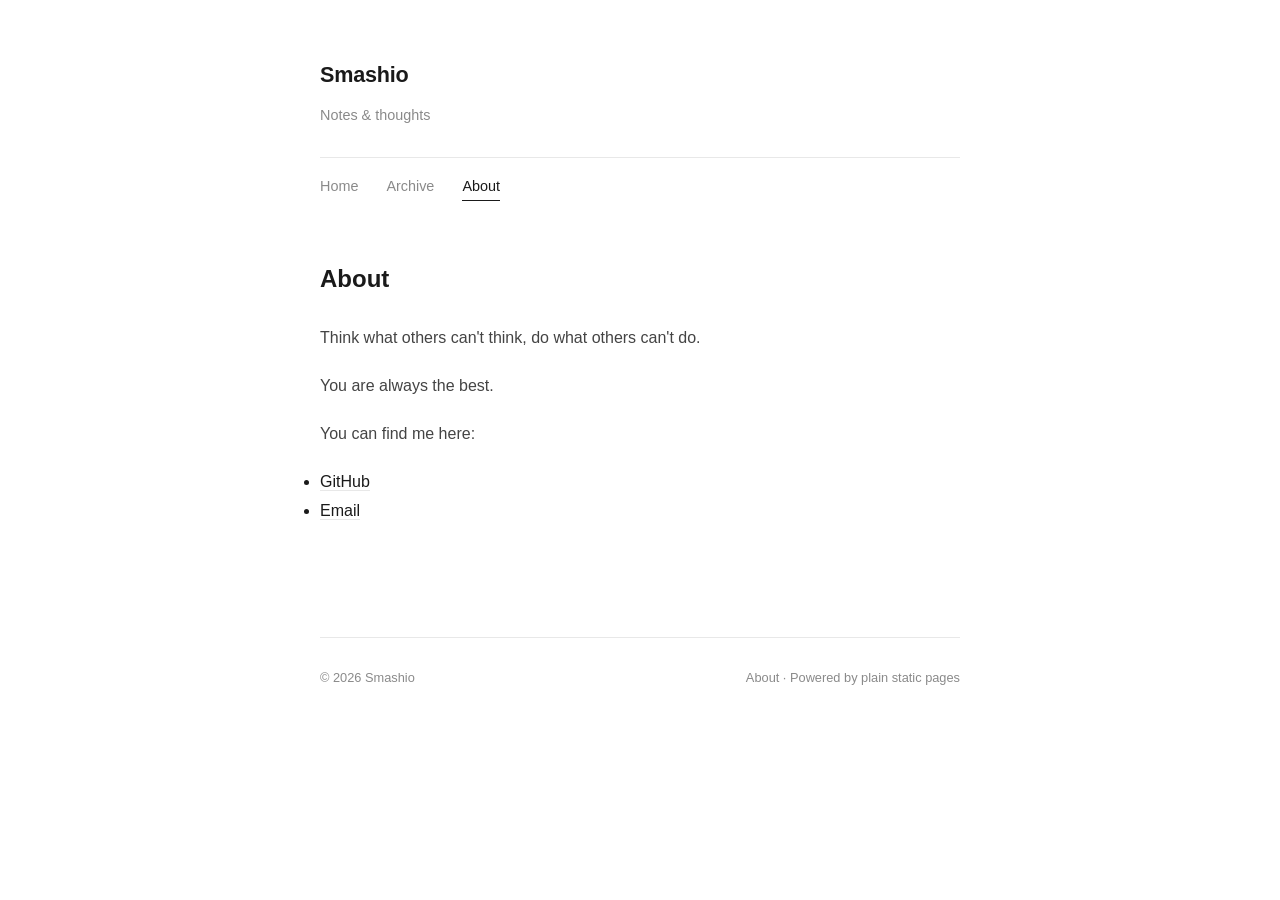
==== commit aa00bf63: "更新 About 页面：改写介绍文案，补充 GitHub 主页和邮箱链接" ====
--- a/about.html
+++ b/about.html
@@ -20,13 +20,12 @@
 
     <main class="page">
       <h1>About</h1>
-      <p>This is my personal blog. I write about technology, books, and small thoughts on everyday life.</p>
-      <p>The blog has no fancy design — only text. That is both an aesthetic choice and an attitude: leave the attention to the content.</p>
+      <p>Think what others can't think, do what others can't do.</p>
+      <p>You are always the best.</p>
       <p>You can find me here:</p>
       <ul>
-        <li><a href="#">GitHub</a></li>
-        <li><a href="#">Email</a></li>
-        <li><a href="#">Twitter / X</a></li>
+        <li><a href="https://github.com/yicLionel">GitHub</a></li>
+        <li><a href="mailto:lionelyyc@gmail.com">Email</a></li>
       </ul>
     </main>
 
--- a/css/style.css
+++ b/css/style.css
@@ -366,6 +366,70 @@
 }
 
 footer.site a {
+  border-bottom: none;
+}
+
+/* ---------- 订阅 ---------- */
+
+.subscribe {
+  margin-top: 3rem;
+  padding: 1.6rem 1.6rem 1.8rem;
+  border: 1px solid var(--line);
+  background: #fafafa;
+}
+
+.subscribe h2 {
+  font-size: 1.15rem;
+  font-weight: 600;
+}
+
+.subscribe p {
+  margin: 0.4rem 0 1.1rem;
+  font-size: 0.9rem;
+  color: var(--muted);
+}
+
+.subscribe-form {
+  display: flex;
+  gap: 0.6rem;
+  flex-wrap: wrap;
+}
+
+.subscribe-form input[type="email"] {
+  flex: 1 1 220px;
+  min-width: 0;
+  padding: 0.55rem 0.75rem;
+  font-family: inherit;
+  font-size: 0.95rem;
+  color: var(--fg);
+  background: #fff;
+  border: 1px solid var(--line);
+}
+
+.subscribe-form input[type="email"]:focus {
+  outline: none;
+  border-color: var(--fg);
+}
+
+.subscribe-form button {
+  padding: 0.55rem 1.2rem;
+  font-family: inherit;
+  font-size: 0.95rem;
+  color: #fff;
+  background: var(--fg);
+  border: 1px solid var(--fg);
+  cursor: pointer;
+}
+
+.subscribe-form button:hover {
+  background: #333;
+}
+
+.subscribe .powered {
+  display: inline-block;
+  margin-top: 0.85rem;
+  font-size: 0.75rem;
+  color: var(--muted);
   border-bottom: none;
 }
 
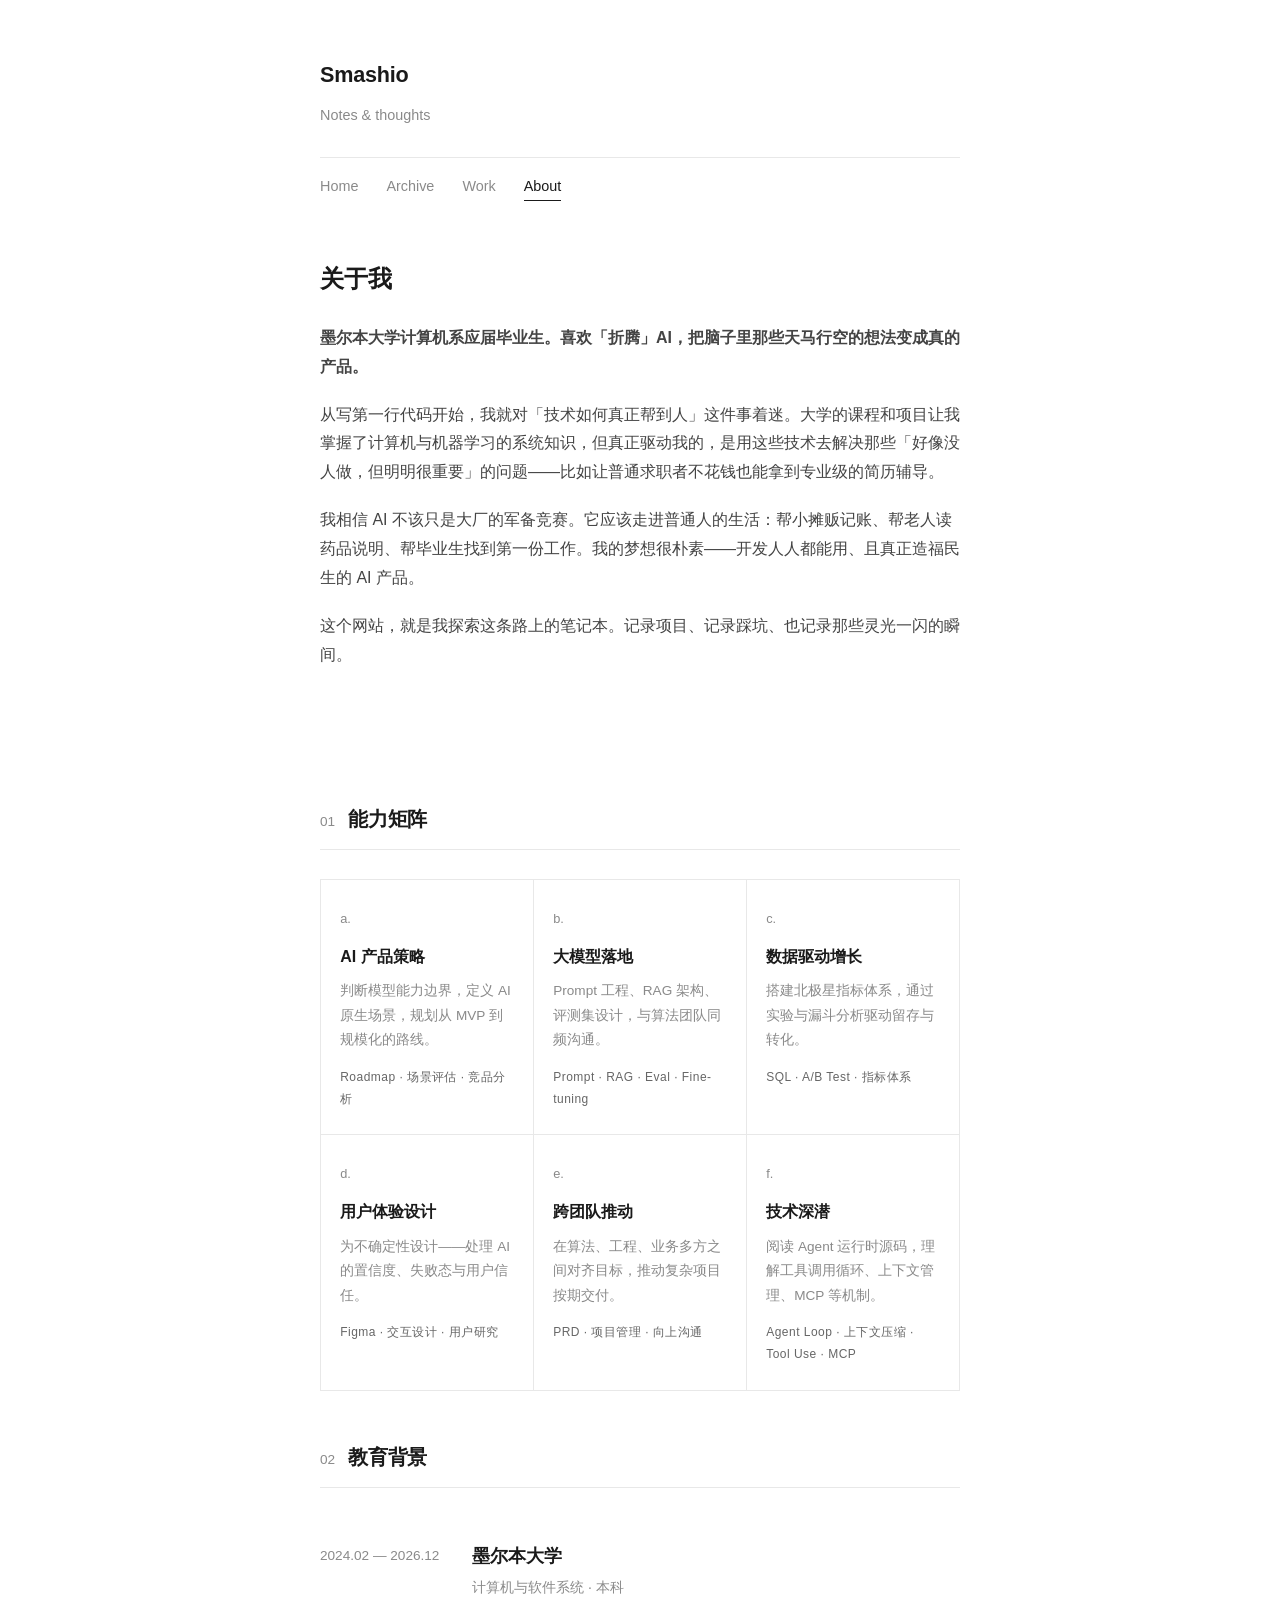
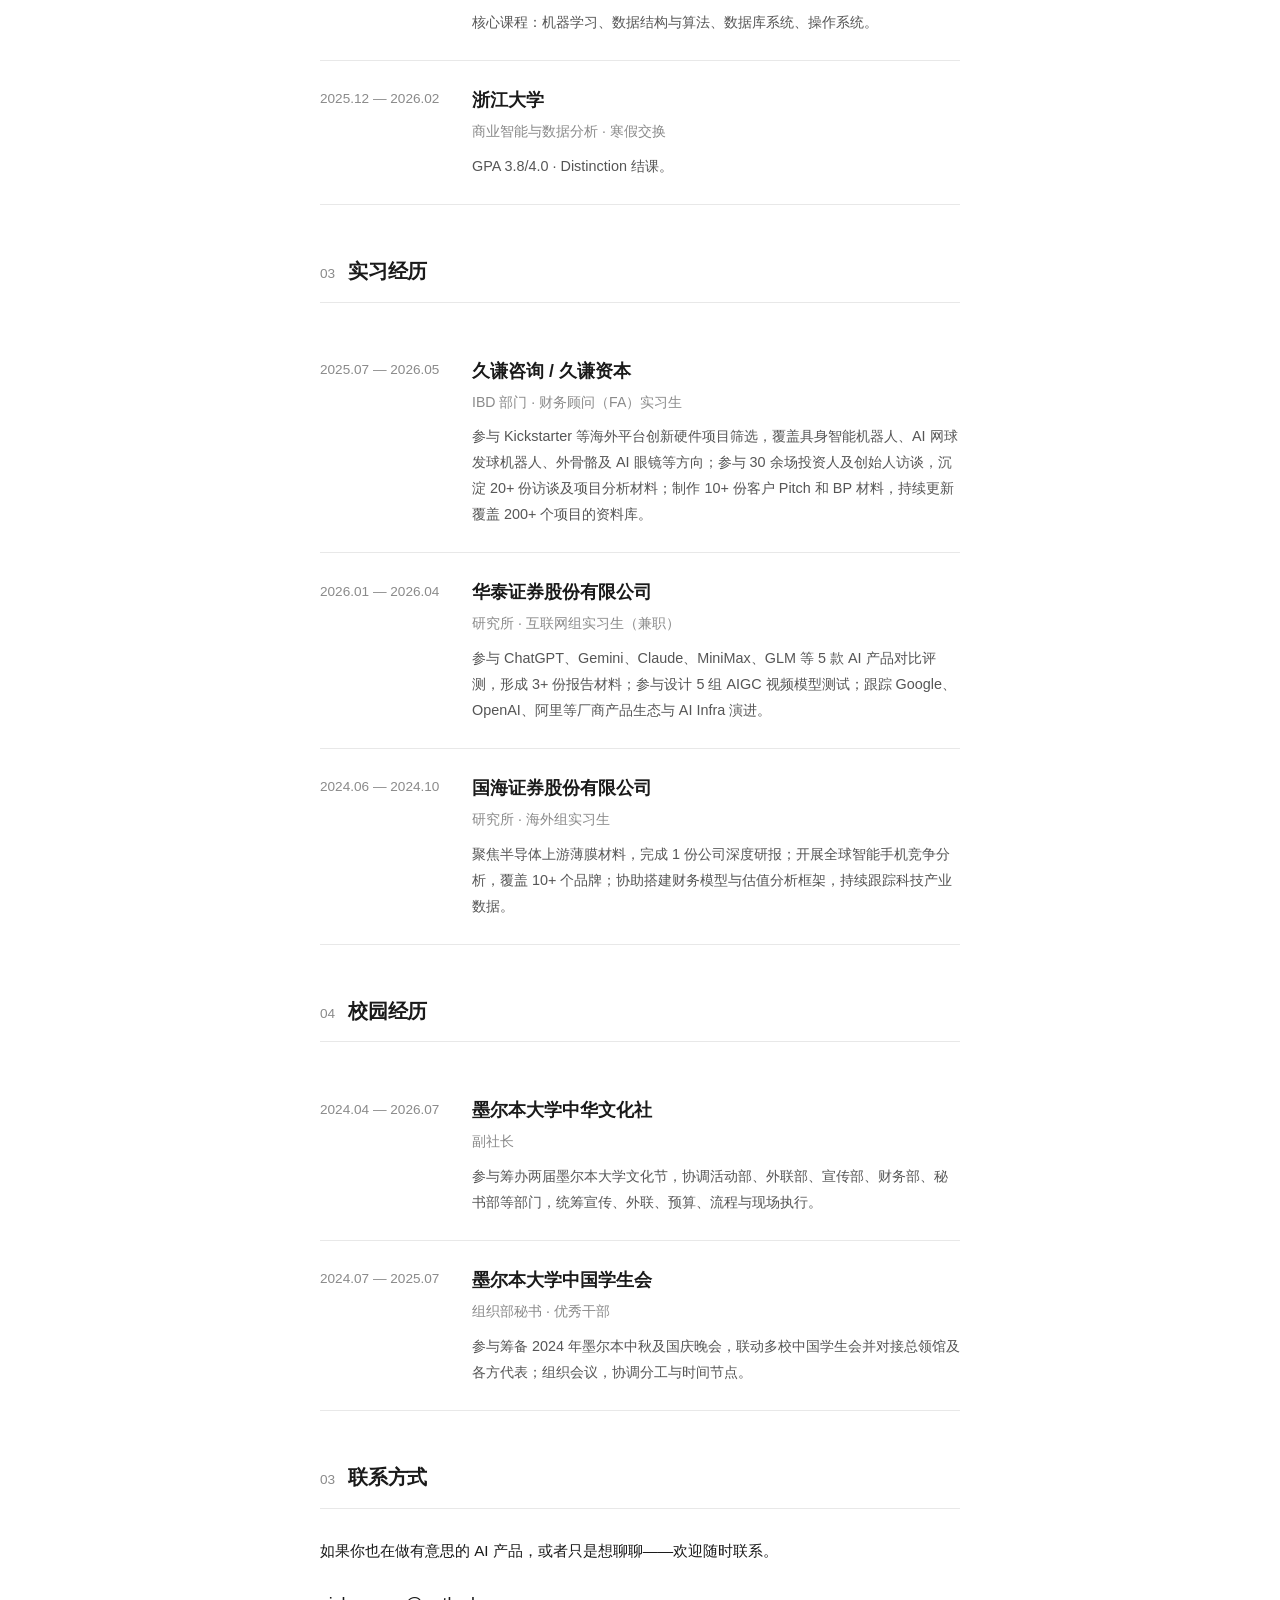
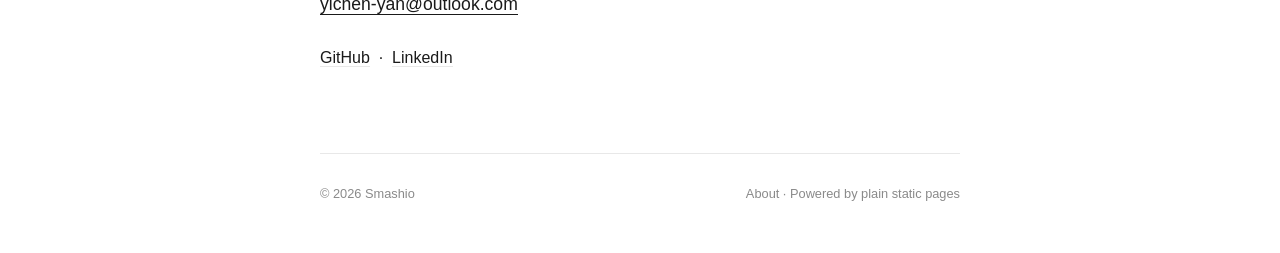
==== commit 3e170d4a: "新增 Work 作品集页与 GitHub 贡献图月份标注 - 新增 work.html：3 个可展开案例研究、能力矩阵、教育/实习/校园经历、联系方式 - work 页整合 GitHub 贡献图，并前" ====
--- a/about.html
+++ b/about.html
@@ -1,9 +1,10 @@
 <!DOCTYPE html>
-<html lang="en">
+<html lang="zh-CN">
 <head>
   <meta charset="UTF-8">
   <meta name="viewport" content="width=device-width, initial-scale=1.0">
   <title>About · Smashio</title>
+  <meta name="description" content="关于我 — AI 产品人、Builder、墨尔本大学计算机系毕业生">
   <link rel="stylesheet" href="css/style.css">
 </head>
 <body>
@@ -14,20 +15,157 @@
       <nav class="site">
         <a href="index.html">Home</a>
         <a href="archive.html">Archive</a>
+        <a href="work.html">Work</a>
         <a href="about.html" class="active">About</a>
       </nav>
     </header>
 
     <main class="page">
-      <h1>About</h1>
-      <p>Think what others can't think, do what others can't do.</p>
-      <p>You are always the best.</p>
-      <p>You can find me here:</p>
-      <ul>
-        <li><a href="https://github.com/yicLionel">GitHub</a></li>
-        <li><a href="mailto:lionelyyc@gmail.com">Email</a></li>
-      </ul>
+      <h1>关于我</h1>
+
+      <p><strong>墨尔本大学计算机系应届毕业生。喜欢「折腾」AI，把脑子里那些天马行空的想法变成真的产品。</strong></p>
+      <p>从写第一行代码开始，我就对「技术如何真正帮到人」这件事着迷。大学的课程和项目让我掌握了计算机与机器学习的系统知识，但真正驱动我的，是用这些技术去解决那些「好像没人做，但明明很重要」的问题——比如让普通求职者不花钱也能拿到专业级的简历辅导。</p>
+      <p>我相信 AI 不该只是大厂的军备竞赛。它应该走进普通人的生活：帮小摊贩记账、帮老人读药品说明、帮毕业生找到第一份工作。我的梦想很朴素——开发人人都能用、且真正造福民生的 AI 产品。</p>
+      <p>这个网站，就是我探索这条路上的笔记本。记录项目、记录踩坑、也记录那些灵光一闪的瞬间。</p>
     </main>
+
+    <div class="sec-head">
+      <span class="sec-num">01</span>
+      <h2>能力矩阵</h2>
+    </div>
+    <div class="cap-grid">
+      <div class="cap-card">
+        <span class="cap-num">a.</span>
+        <h3>AI 产品策略</h3>
+        <p>判断模型能力边界，定义 AI 原生场景，规划从 MVP 到规模化的路线。</p>
+        <div class="cap-tools">Roadmap · 场景评估 · 竞品分析</div>
+      </div>
+      <div class="cap-card">
+        <span class="cap-num">b.</span>
+        <h3>大模型落地</h3>
+        <p>Prompt 工程、RAG 架构、评测集设计，与算法团队同频沟通。</p>
+        <div class="cap-tools">Prompt · RAG · Eval · Fine-tuning</div>
+      </div>
+      <div class="cap-card">
+        <span class="cap-num">c.</span>
+        <h3>数据驱动增长</h3>
+        <p>搭建北极星指标体系，通过实验与漏斗分析驱动留存与转化。</p>
+        <div class="cap-tools">SQL · A/B Test · 指标体系</div>
+      </div>
+      <div class="cap-card">
+        <span class="cap-num">d.</span>
+        <h3>用户体验设计</h3>
+        <p>为不确定性设计——处理 AI 的置信度、失败态与用户信任。</p>
+        <div class="cap-tools">Figma · 交互设计 · 用户研究</div>
+      </div>
+      <div class="cap-card">
+        <span class="cap-num">e.</span>
+        <h3>跨团队推动</h3>
+        <p>在算法、工程、业务多方之间对齐目标，推动复杂项目按期交付。</p>
+        <div class="cap-tools">PRD · 项目管理 · 向上沟通</div>
+      </div>
+      <div class="cap-card">
+        <span class="cap-num">f.</span>
+        <h3>技术深潜</h3>
+        <p>阅读 Agent 运行时源码，理解工具调用循环、上下文管理、MCP 等机制。</p>
+        <div class="cap-tools">Agent Loop · 上下文压缩 · Tool Use · MCP</div>
+      </div>
+    </div>
+
+    <div class="sec-head">
+      <span class="sec-num">02</span>
+      <h2>教育背景</h2>
+    </div>
+
+    <div class="exp-item">
+      <span class="exp-period">2024.02 — 2026.12</span>
+      <div>
+        <h3>墨尔本大学</h3>
+        <div class="exp-role">计算机与软件系统 · 本科</div>
+        <p>核心课程：机器学习、数据结构与算法、数据库系统、操作系统。</p>
+      </div>
+    </div>
+
+    <div class="exp-item">
+      <span class="exp-period">2025.12 — 2026.02</span>
+      <div>
+        <h3>浙江大学</h3>
+        <div class="exp-role">商业智能与数据分析 · 寒假交换</div>
+        <p>GPA 3.8/4.0 · Distinction 结课。</p>
+      </div>
+    </div>
+
+    <div class="sec-head">
+      <span class="sec-num">03</span>
+      <h2>实习经历</h2>
+    </div>
+
+    <div class="exp-item">
+      <span class="exp-period">2025.07 — 2026.05</span>
+      <div>
+        <h3>久谦咨询 / 久谦资本</h3>
+        <div class="exp-role">IBD 部门 · 财务顾问（FA）实习生</div>
+        <p>参与 Kickstarter 等海外平台创新硬件项目筛选，覆盖具身智能机器人、AI 网球发球机器人、外骨骼及 AI 眼镜等方向；参与 30 余场投资人及创始人访谈，沉淀 20+ 份访谈及项目分析材料；制作 10+ 份客户 Pitch 和 BP 材料，持续更新覆盖 200+ 个项目的资料库。</p>
+      </div>
+    </div>
+
+    <div class="exp-item">
+      <span class="exp-period">2026.01 — 2026.04</span>
+      <div>
+        <h3>华泰证券股份有限公司</h3>
+        <div class="exp-role">研究所 · 互联网组实习生（兼职）</div>
+        <p>参与 ChatGPT、Gemini、Claude、MiniMax、GLM 等 5 款 AI 产品对比评测，形成 3+ 份报告材料；参与设计 5 组 AIGC 视频模型测试；跟踪 Google、OpenAI、阿里等厂商产品生态与 AI Infra 演进。</p>
+      </div>
+    </div>
+
+    <div class="exp-item">
+      <span class="exp-period">2024.06 — 2024.10</span>
+      <div>
+        <h3>国海证券股份有限公司</h3>
+        <div class="exp-role">研究所 · 海外组实习生</div>
+        <p>聚焦半导体上游薄膜材料，完成 1 份公司深度研报；开展全球智能手机竞争分析，覆盖 10+ 个品牌；协助搭建财务模型与估值分析框架，持续跟踪科技产业数据。</p>
+      </div>
+    </div>
+
+    <div class="sec-head">
+      <span class="sec-num">04</span>
+      <h2>校园经历</h2>
+    </div>
+
+    <div class="exp-item">
+      <span class="exp-period">2024.04 — 2026.07</span>
+      <div>
+        <h3>墨尔本大学中华文化社</h3>
+        <div class="exp-role">副社长</div>
+        <p>参与筹办两届墨尔本大学文化节，协调活动部、外联部、宣传部、财务部、秘书部等部门，统筹宣传、外联、预算、流程与现场执行。</p>
+      </div>
+    </div>
+
+    <div class="exp-item">
+      <span class="exp-period">2024.07 — 2025.07</span>
+      <div>
+        <h3>墨尔本大学中国学生会</h3>
+        <div class="exp-role">组织部秘书 · 优秀干部</div>
+        <p>参与筹备 2024 年墨尔本中秋及国庆晚会，联动多校中国学生会并对接总领馆及各方代表；组织会议，协调分工与时间节点。</p>
+      </div>
+    </div>
+
+    <div class="sec-head">
+      <span class="sec-num">03</span>
+      <h2>联系方式</h2>
+    </div>
+
+    <div class="work-contact" style="text-align:left; padding-top:0;">
+      <p style="font-size:0.95rem; margin-bottom:1.5rem;">如果你也在做有意思的 AI 产品，或者只是想聊聊——欢迎随时联系。</p>
+      <p>
+        <a href="mailto:yichen-yan@outlook.com" style="font-size:1.1rem; font-weight:500; border-bottom:1px solid var(--fg);">yichen-yan@outlook.com</a>
+      </p>
+      <p style="margin-top:1.5rem;">
+        <a href="https://github.com/yicLionel">GitHub</a>
+        &nbsp;·&nbsp;
+        <a href="https://www.linkedin.com/in/yichen-yan-b991a028b">LinkedIn</a>
+      </p>
+    </div>
 
     <footer class="site">
       <span>© 2026 Smashio</span>
--- a/css/style.css
+++ b/css/style.css
@@ -369,6 +369,111 @@
   border-bottom: none;
 }
 
+/* ---------- GitHub 贡献图 ---------- */
+
+.github {
+  margin-top: 3rem;
+}
+
+.github-head {
+  display: flex;
+  justify-content: space-between;
+  align-items: baseline;
+  gap: 1rem;
+}
+
+.github-head h2 {
+  font-size: 1.15rem;
+  font-weight: 600;
+}
+
+.github-head a {
+  font-size: 0.85rem;
+  color: var(--muted);
+  border-bottom: none;
+}
+
+.gh-graph {
+  margin-top: 1.1rem;
+  padding: 1.15rem 1.25rem;
+  border: 1px solid var(--line);
+  background: #fafafa;
+  overflow-x: auto;
+}
+
+.gh-months {
+  position: relative;
+  height: 14px;
+  margin-bottom: 4px;
+}
+
+.gh-month {
+  position: absolute;
+  top: 0;
+  font-size: 9px;
+  color: var(--muted);
+  line-height: 1;
+  white-space: nowrap;
+}
+
+.gh-grid {
+  display: flex;
+  gap: 3px;
+}
+
+.gh-col {
+  display: flex;
+  flex-direction: column;
+  gap: 3px;
+}
+
+.gh-cell {
+  flex: none;
+  width: 10px;
+  height: 10px;
+  background: #ebedf0;
+}
+
+.gh-cell[data-l="1"] {
+  background: #9be9a8;
+}
+
+.gh-cell[data-l="2"] {
+  background: #40c463;
+}
+
+.gh-cell[data-l="3"] {
+  background: #30a14e;
+}
+
+.gh-cell[data-l="4"] {
+  background: #216e39;
+}
+
+.gh-loading,
+.gh-error {
+  font-size: 0.85rem;
+  color: var(--muted);
+}
+
+.gh-meta {
+  margin-top: 0.9rem;
+  display: flex;
+  justify-content: space-between;
+  align-items: center;
+  gap: 1rem;
+  flex-wrap: wrap;
+  font-size: 0.8rem;
+  color: var(--muted);
+}
+
+.gh-legend {
+  display: flex;
+  align-items: center;
+  gap: 3px;
+  font-size: 0.75rem;
+}
+
 /* ---------- 订阅 ---------- */
 
 .subscribe {
@@ -433,7 +538,559 @@
   border-bottom: none;
 }
 
-/* ---------- 响应式 ---------- */
+/* ---------- Portfolio / Work page ---------- */
+
+.work-hero {
+  padding: 2rem 0 2.5rem;
+  border-bottom: 1px solid var(--line);
+  margin-bottom: 2.5rem;
+}
+
+.work-hero h1 {
+  font-size: 1.7rem;
+  font-weight: 600;
+  line-height: 1.35;
+  letter-spacing: -0.015em;
+  margin-bottom: 1rem;
+}
+
+.work-hero .hero-bio {
+  font-size: 0.92rem;
+  color: var(--muted);
+  line-height: 1.75;
+  margin-bottom: 1.5rem;
+}
+
+.work-meta {
+  display: flex;
+  flex-wrap: wrap;
+  gap: 1rem 2.5rem;
+  padding-top: 1.2rem;
+  border-top: 1px solid var(--line);
+}
+
+.work-meta-item .meta-label {
+  font-size: 0.72rem;
+  text-transform: uppercase;
+  letter-spacing: 0.1em;
+  color: var(--muted);
+  margin-bottom: 0.2rem;
+}
+
+.work-meta-item .meta-value {
+  font-size: 0.9rem;
+  font-weight: 500;
+}
+
+.work-print {
+  display: inline-block;
+  margin-top: 1.5rem;
+  font-size: 0.8rem;
+  color: var(--muted);
+  border: 1px solid var(--line);
+  padding: 0.35rem 0.9rem;
+  background: none;
+  cursor: pointer;
+  font-family: inherit;
+}
+
+.work-print:hover {
+  color: var(--fg);
+  border-color: var(--fg);
+}
+
+/* Section headers */
+
+.sec-head {
+  display: flex;
+  align-items: baseline;
+  gap: 0.8rem;
+  margin: 3rem 0 1.8rem;
+  padding-bottom: 0.8rem;
+  border-bottom: 1px solid var(--line);
+}
+
+.sec-head .sec-num {
+  font-size: 0.85rem;
+  color: var(--muted);
+  font-weight: 500;
+}
+
+.sec-head h2 {
+  font-size: 1.25rem;
+  font-weight: 600;
+  letter-spacing: -0.01em;
+}
+
+/* Case study toggle rows */
+
+.work-item {
+  border-bottom: 1px solid var(--line);
+}
+
+.work-item:first-of-type {
+  border-top: 1px solid var(--line);
+}
+
+.work-toggle {
+  display: grid;
+  grid-template-columns: 2.5rem minmax(0, 1fr) auto 2rem;
+  grid-template-areas:
+    "idx title title arrow"
+    ".    desc  meta  meta";
+  align-items: start;
+  gap: 0.35rem 1.2rem;
+  width: 100%;
+  padding: 1.5rem 0;
+  background: none;
+  border: none;
+  font: inherit;
+  color: inherit;
+  text-align: left;
+  cursor: pointer;
+  transition: padding 0.25s ease;
+}
+
+.work-toggle .wk-idx   { grid-area: idx; }
+.work-toggle .wk-title { grid-area: title; }
+.work-toggle .wk-desc  { grid-area: desc; }
+.work-toggle .wk-meta  { grid-area: meta; }
+.work-toggle .wk-arrow { grid-area: arrow; }
+
+.work-toggle:hover {
+  padding-left: 0.6rem;
+}
+
+.work-toggle .wk-idx {
+  font-size: 0.85rem;
+  color: var(--muted);
+  font-weight: 500;
+  padding-top: 0.2rem;
+}
+
+.work-toggle .wk-title {
+  font-size: 1.15rem;
+  font-weight: 600;
+  line-height: 1.4;
+}
+
+.work-toggle .wk-desc {
+  font-size: 0.88rem;
+  color: #666;
+}
+
+.work-toggle .wk-meta {
+  text-align: right;
+}
+
+.work-toggle .wk-tags {
+  display: block;
+  font-size: 0.75rem;
+  color: var(--muted);
+  text-transform: uppercase;
+  letter-spacing: 0.06em;
+  margin-bottom: 0.2rem;
+}
+
+.work-toggle .wk-year {
+  display: block;
+  font-size: 0.8rem;
+  color: var(--muted);
+}
+
+.work-toggle .wk-arrow {
+  font-size: 1.1rem;
+  color: var(--muted);
+  transition: transform 0.35s ease;
+  text-align: right;
+}
+
+.work-toggle.open .wk-arrow {
+  transform: rotate(180deg);
+}
+
+/* Case detail panel (expand/collapse) */
+
+.case-panel {
+  display: grid;
+  grid-template-rows: 0fr;
+  transition: grid-template-rows 0.45s ease;
+}
+
+.case-panel.open {
+  grid-template-rows: 1fr;
+}
+
+.case-inner {
+  overflow: hidden;
+  padding: 0 0 0 0.5rem;
+  border-left: 2px solid var(--line);
+}
+
+.case-summary {
+  padding: 1.2rem 0 1rem;
+}
+
+.case-lead {
+  font-size: 0.92rem;
+  color: #444;
+  margin-bottom: 0.8rem;
+}
+
+.case-chips {
+  display: flex;
+  flex-wrap: wrap;
+  gap: 0.5rem;
+}
+
+.case-chip {
+  font-size: 0.75rem;
+  color: var(--muted);
+  border: 1px solid var(--line);
+  padding: 0.15rem 0.6rem;
+}
+
+.case-chip strong {
+  font-weight: 600;
+  color: var(--fg);
+}
+
+.case-sec {
+  padding: 1.1rem 0;
+  border-top: 1px solid var(--line);
+}
+
+.case-label {
+  font-size: 0.95rem;
+  font-weight: 600;
+  margin-bottom: 0.6rem;
+}
+
+.case-label em {
+  font-style: normal;
+  font-weight: 400;
+  color: var(--muted);
+  font-size: 0.82rem;
+  margin-left: 0.5rem;
+}
+
+.case-sec p {
+  font-size: 0.9rem;
+  color: #444;
+  margin-bottom: 0.5rem;
+}
+
+.case-sec p strong {
+  font-weight: 600;
+  color: var(--fg);
+}
+
+/* Quote block */
+
+.case-quote {
+  font-size: 0.95rem;
+  line-height: 1.65;
+  color: var(--fg);
+  border-left: 2px solid var(--fg);
+  padding-left: 0.9rem;
+  margin: 1rem 0;
+}
+
+/* 3-column card grid */
+
+.case-grid3 {
+  display: grid;
+  grid-template-columns: repeat(3, 1fr);
+  gap: 1px;
+  background: var(--line);
+  border: 1px solid var(--line);
+}
+
+.case-card {
+  background: var(--bg);
+  padding: 0.8rem 0.9rem;
+}
+
+.case-card strong {
+  display: block;
+  font-size: 0.85rem;
+  font-weight: 600;
+  margin-bottom: 0.25rem;
+}
+
+.case-card p {
+  font-size: 0.8rem;
+  color: var(--muted);
+  margin: 0;
+}
+
+/* 4-column stats strip */
+
+.case-strip {
+  display: grid;
+  grid-template-columns: repeat(4, 1fr);
+  gap: 1px;
+  background: var(--line);
+  border: 1px solid var(--line);
+  margin-top: 0.6rem;
+}
+
+.case-strip > div {
+  background: var(--bg);
+  padding: 0.8rem 0.9rem;
+}
+
+.case-strip strong {
+  display: block;
+  font-size: 1.3rem;
+  font-weight: 600;
+  line-height: 1.15;
+}
+
+.case-strip span {
+  display: block;
+  font-size: 0.76rem;
+  color: var(--muted);
+  margin-top: 0.15rem;
+}
+
+/* Key-value rows */
+
+.case-rows {
+  display: flex;
+  flex-direction: column;
+}
+
+.case-row {
+  display: grid;
+  grid-template-columns: 7rem 1fr;
+  gap: 0.8rem;
+  padding: 0.4rem 0;
+}
+
+.case-row strong {
+  font-size: 0.85rem;
+  font-weight: 600;
+}
+
+.case-row span {
+  font-size: 0.85rem;
+  color: #555;
+}
+
+/* Step flow */
+
+.case-steps {
+  display: flex;
+  flex-wrap: wrap;
+  align-items: center;
+  gap: 0.35rem;
+  margin-top: 0.7rem;
+}
+
+.case-steps span {
+  font-size: 0.76rem;
+  color: var(--muted);
+  border: 1px solid var(--line);
+  padding: 0.15rem 0.5rem;
+}
+
+.case-steps .step-arrow {
+  color: var(--muted);
+  font-size: 0.75rem;
+}
+
+/* Gallery */
+
+.case-gallery {
+  display: flex;
+  gap: 1rem;
+  align-items: flex-start;
+  padding: 1rem 0;
+  border-top: 1px solid var(--line);
+}
+
+.case-gallery img {
+  width: 140px;
+  border: 1px solid var(--line);
+  background: #fafafa;
+}
+
+.case-gallery img.wide-img {
+  width: 220px;
+}
+
+.case-gallery p {
+  font-size: 0.8rem;
+  color: var(--muted);
+  margin: 0;
+}
+
+/* Links row */
+
+.case-links {
+  display: flex;
+  flex-wrap: wrap;
+  gap: 1.4rem;
+  margin-top: 0.8rem;
+}
+
+.case-links a {
+  font-size: 0.9rem;
+  border-bottom: 1px solid var(--fg);
+}
+
+.case-links a:hover {
+  opacity: 0.7;
+}
+
+/* Minor detail text */
+
+.case-small {
+  font-size: 0.78rem;
+  color: var(--muted);
+  margin-top: 0.6rem;
+}
+
+/* Close button */
+
+.case-close {
+  margin-top: 1rem;
+  background: none;
+  border: none;
+  padding: 0;
+  font-size: 0.85rem;
+  color: var(--muted);
+  cursor: pointer;
+  font-family: inherit;
+}
+
+.case-close:hover {
+  color: var(--fg);
+}
+
+/* ---------- Capabilities grid ---------- */
+
+.cap-grid {
+  display: grid;
+  grid-template-columns: repeat(3, 1fr);
+  gap: 1px;
+  background: var(--line);
+  border: 1px solid var(--line);
+}
+
+.cap-card {
+  background: var(--bg);
+  padding: 1.5rem 1.2rem;
+}
+
+.cap-card .cap-num {
+  font-size: 0.8rem;
+  color: var(--muted);
+  font-weight: 500;
+}
+
+.cap-card h3 {
+  font-size: 1rem;
+  font-weight: 600;
+  margin: 0.6rem 0 0.5rem;
+}
+
+.cap-card p {
+  font-size: 0.85rem;
+  color: var(--muted);
+}
+
+.cap-card .cap-tools {
+  margin-top: 0.9rem;
+  font-size: 0.75rem;
+  color: #666;
+  letter-spacing: 0.04em;
+}
+
+/* ---------- Experience ---------- */
+
+.exp-item {
+  display: grid;
+  grid-template-columns: 8rem 1fr;
+  gap: 1.5rem;
+  padding: 1.5rem 0;
+  border-bottom: 1px solid var(--line);
+}
+
+.exp-item:first-of-type {
+  border-top: 1px solid var(--line);
+}
+
+.exp-period {
+  font-size: 0.85rem;
+  color: var(--muted);
+  padding-top: 0.15rem;
+}
+
+.exp-item h3 {
+  font-size: 1.1rem;
+  font-weight: 600;
+}
+
+.exp-role {
+  font-size: 0.88rem;
+  color: var(--muted);
+  margin: 0.15rem 0 0.6rem;
+}
+
+.exp-item p {
+  font-size: 0.9rem;
+  color: #555;
+}
+
+/* ---------- Contact section ---------- */
+
+.work-contact {
+  text-align: center;
+  padding: 3rem 0 2rem;
+}
+
+.work-contact .contact-kicker {
+  font-size: 0.78rem;
+  text-transform: uppercase;
+  letter-spacing: 0.14em;
+  color: var(--muted);
+  margin-bottom: 1.2rem;
+}
+
+.work-contact h2 {
+  font-size: 1.5rem;
+  font-weight: 600;
+  line-height: 1.4;
+}
+
+.work-contact .contact-email {
+  display: inline-block;
+  margin-top: 2rem;
+  font-size: 1.2rem;
+  font-weight: 500;
+  border-bottom: 1px solid var(--fg);
+}
+
+.work-contact .contact-email:hover {
+  opacity: 0.7;
+}
+
+.work-contact .contact-socials {
+  margin-top: 2rem;
+  display: flex;
+  justify-content: center;
+  gap: 2rem;
+  font-size: 0.82rem;
+  color: var(--muted);
+}
+
+.work-contact .contact-socials a:hover {
+  color: var(--fg);
+}
+
+/* ---------- Responsive ---------- */
 
 @media (max-width: 480px) {
   header.site {
@@ -449,4 +1106,121 @@
     flex-direction: column;
     gap: 0.15rem;
   }
-}
+
+  /* Portfolio responsive */
+  .work-toggle {
+    grid-template-columns: 1.8rem minmax(0, 1fr) auto;
+    grid-template-areas:
+      "idx title arrow"
+      ".    desc  desc"
+      ".    meta  meta";
+  }
+  .work-toggle .wk-meta {
+    text-align: left;
+  }
+  .case-grid3 {
+    grid-template-columns: 1fr;
+  }
+  .case-strip {
+    grid-template-columns: repeat(2, 1fr);
+  }
+  .case-row {
+    grid-template-columns: 1fr;
+    gap: 0.15rem;
+  }
+  .case-gallery {
+    flex-direction: column;
+  }
+  .case-gallery img {
+    width: 100%;
+    max-width: 280px;
+  }
+  .case-gallery img.wide-img {
+    width: 100%;
+    max-width: 400px;
+  }
+  .cap-grid {
+    grid-template-columns: 1fr;
+  }
+  .exp-item {
+    grid-template-columns: 1fr;
+    gap: 0.3rem;
+  }
+}
+
+/* ---------- Print / PDF ---------- */
+
+@page {
+  size: A4;
+  /* 上下边距 ≤8mm 以隐藏浏览器打印页眉页脚（file:// URL / 页码），左右 13mm 保持 A4 正常留白 */
+  margin: 8mm 13mm;
+}
+
+@media print {
+  body {
+    background: #fff;
+    font-size: 10.5pt;
+    line-height: 1.6;
+    -webkit-print-color-adjust: exact;
+    print-color-adjust: exact;
+  }
+
+  header.site, nav.site, footer.site,
+  .subscribe, .github, .work-print,
+  .work-toggle .wk-arrow, .case-close,
+  .contact-socials {
+    display: none !important;
+  }
+
+  .case-panel {
+    grid-template-rows: 1fr !important;
+  }
+
+  .wrap {
+    max-width: 100%;
+  }
+  .page, .work-hero {
+    padding: 0.5rem 0 1rem;
+  }
+  .sec-head {
+    margin: 1.5rem 0 1rem;
+    padding-bottom: 0.5rem;
+  }
+  .sec-head h2 { font-size: 13pt; }
+  .work-hero h1 { font-size: 22pt; }
+  .work-meta {
+    margin-top: 0.8rem;
+    padding-top: 0.6rem;
+    gap: 0.8rem 1.5rem;
+  }
+  .work-toggle {
+    padding: 0.8rem 0;
+    cursor: default;
+  }
+  .work-toggle:hover { padding-left: 0; }
+  .case-inner { padding-left: 0.5rem; }
+  .case-sec { padding: 0.7rem 0; }
+  .case-grid3 { grid-template-columns: repeat(3, 1fr); }
+  .case-strip { grid-template-columns: repeat(4, 1fr); }
+  .case-row { grid-template-columns: 6rem 1fr; }
+  .case-gallery { flex-direction: row; }
+  .cap-grid { grid-template-columns: repeat(3, 1fr); }
+  .cap-card { padding: 0.8rem 1rem; }
+  .exp-item {
+    grid-template-columns: 8rem 1fr;
+    padding: 0.8rem 0;
+  }
+
+  .work-toggle, .case-card, .case-strip > div, .case-row,
+  .cap-card, .exp-item, .case-gallery, .case-summary {
+    break-inside: avoid;
+  }
+  h1, h2, h3, .sec-head, .case-label {
+    break-after: avoid;
+  }
+
+  .case-links a {
+    border-bottom: none;
+    font-size: 9pt;
+  }
+}
